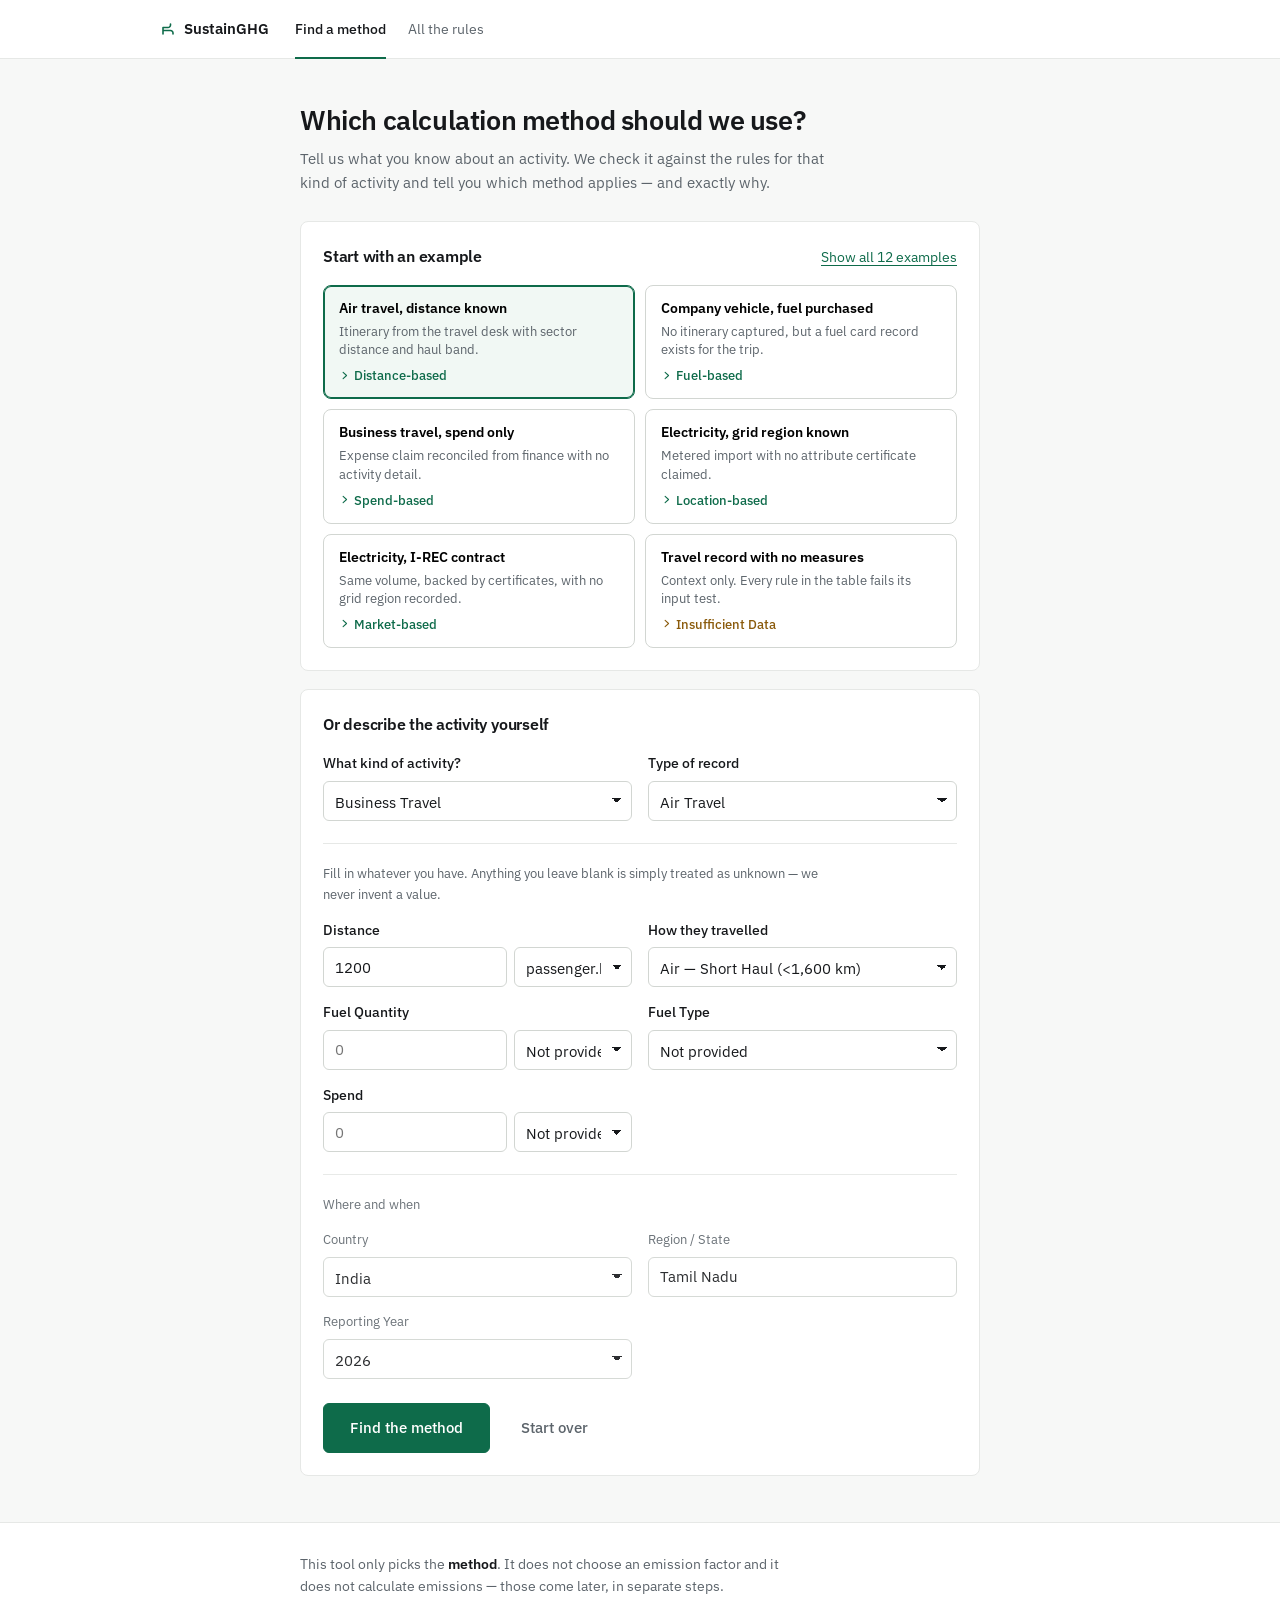
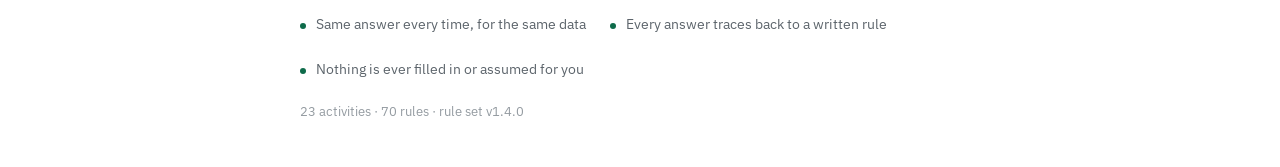
==== methodology-prediction-engine.html @ 25ce3093 "Add GHG methodology prediction engine prototype Predicts which GHG calculation method applies to an " ====
<!doctype html>
<html lang="en">
<head>
<meta charset="utf-8">
<meta name="viewport" content="width=device-width, initial-scale=1">
<title>Methodology Prediction Engine</title>
<meta name="description" content="SustainGHG: tells you which GHG calculation method applies to an activity record, and why.">
<link rel="preconnect" href="https://fonts.googleapis.com">
<link rel="preconnect" href="https://fonts.gstatic.com" crossorigin>
<link rel="stylesheet" href="https://fonts.googleapis.com/css2?family=IBM+Plex+Sans:wght@400;500;600&display=swap">
<style>
/* ==========================================================================
   SustainGHG - Methodology Prediction Engine
   Plain white, one green accent, generous spacing, big touch targets.
   Light only, deliberately - every colour is painted, nothing inherited.
   ========================================================================== */

:root {
  --paper:   #FFFFFF;
  --wash:    #F7F8F7;
  --ink:     #16181B;
  --ink-2:   #5C646B;
  --ink-3:   #949BA1;
  --line:    #E6E8E6;
  --line-2:  #D2D6D2;

  --green:      #0E6B4A;
  --green-dark: #0A5439;
  --green-wash: #F1F8F4;
  --green-line: #BEDCCC;

  --amber:      #8A5A0B;
  --amber-wash: #FDF8EF;
  --amber-line: #EBD9B8;

  --red:      #B3261E;
  --red-wash: #FDF4F3;
  --red-line: #EDC7C3;

  --sans: "IBM Plex Sans", -apple-system, BlinkMacSystemFont, "Segoe UI", Roboto, Helvetica, Arial, sans-serif;
  --r: 8px;
}

*, *::before, *::after { box-sizing: border-box; }
[hidden] { display: none !important; }

body {
  margin: 0;
  background: var(--wash);
  color: var(--ink);
  font-family: var(--sans);
  font-size: 15px;
  line-height: 1.6;
  -webkit-font-smoothing: antialiased;
}
h1, h2, h3 { margin: 0; font-weight: 600; letter-spacing: -.015em; text-wrap: balance; }
p, ul, ol { margin: 0; }
:focus-visible { outline: 2px solid var(--green); outline-offset: 2px; border-radius: 4px; }

.page { max-width: 720px; margin: 0 auto; padding: 0 20px; }
.page.wide { max-width: 1000px; }

/* -------------------------------------------------------------- topbar --- */

.topbar { background: var(--paper); border-bottom: 1px solid var(--line); }
.topbar-inner {
  max-width: 1000px; margin: 0 auto; padding: 0 20px;
  height: 58px; display: flex; align-items: center; gap: 26px;
}
.brand { display: flex; align-items: center; gap: 8px; font-weight: 600; }
.brand-mark { color: var(--green); display: flex; }
.brand-name { font-size: 15px; }

.tabs { display: flex; gap: 22px; }
.tab {
  appearance: none; background: none; border: 0; cursor: pointer; font: inherit;
  font-size: 14px; color: var(--ink-2); padding: 19px 0 17px;
  border-bottom: 2px solid transparent;
}
.tab:hover { color: var(--ink); }
.tab[aria-selected="true"] { color: var(--ink); font-weight: 500; border-bottom-color: var(--green); }

/* --------------------------------------------------------------- intro --- */

.intro { padding: 44px 0 26px; }
.intro h1 { font-size: 27px; line-height: 1.25; }
.intro p { color: var(--ink-2); margin-top: 10px; max-width: 60ch; }
.intro .stats { margin-top: 14px; font-size: 14px; color: var(--ink-2); }
.intro .stats b { color: var(--ink); }

/* ---------------------------------------------------------------- card --- */

.card {
  background: var(--paper); border: 1px solid var(--line);
  border-radius: var(--r); padding: 22px; margin-bottom: 18px;
}
.card-head { display: flex; align-items: baseline; gap: 14px; margin-bottom: 16px; }
.card-head h2 { font-size: 16px; }
.link {
  appearance: none; background: none; border: 0; cursor: pointer; font: inherit;
  font-size: 13.5px; color: var(--green); margin-left: auto; padding: 0;
  text-decoration: underline; text-underline-offset: 3px;
}
.link:hover { color: var(--green-dark); }

/* ------------------------------------------------------------ examples --- */

.examples { display: grid; grid-template-columns: repeat(auto-fill, minmax(210px, 1fr)); gap: 10px; }
.example {
  appearance: none; font: inherit; text-align: left; cursor: pointer;
  background: var(--paper); border: 1px solid var(--line-2); border-radius: var(--r);
  padding: 13px 15px; display: flex; flex-direction: column; gap: 4px;
  transition: border-color .14s, background .14s;
}
.example:hover { border-color: var(--green); background: var(--green-wash); }
.example[aria-pressed="true"] { border-color: var(--green); background: var(--green-wash); box-shadow: inset 0 0 0 1px var(--green); }
.example-name { font-size: 14px; font-weight: 600; line-height: 1.35; }
.example-desc { font-size: 12.5px; color: var(--ink-2); line-height: 1.45; }
.example-out {
  font-size: 12.5px; color: var(--green); display: inline-flex; align-items: center;
  gap: 4px; margin-top: 3px; font-weight: 500;
}
.example-out.warn { color: var(--amber); }

/* ---------------------------------------------------------------- form --- */

.form-grid { display: grid; grid-template-columns: repeat(auto-fill, minmax(215px, 1fr)); gap: 15px 16px; }
.field { display: flex; flex-direction: column; gap: 6px; min-width: 0; }
.field-label { font-size: 13.5px; font-weight: 500; color: var(--ink); }
.field-sm .field-label { font-size: 13px; font-weight: 400; color: var(--ink-2); }

.field-block { margin-top: 22px; padding-top: 20px; border-top: 1px solid var(--line); }
.field-block.quiet { opacity: .9; }
.block-hint { font-size: 13px; color: var(--ink-2); margin-bottom: 14px; max-width: 62ch; }

input[type="text"], input[type="number"], input[type="search"], select {
  font: inherit; font-size: 14.5px; color: var(--ink);
  background: var(--paper); border: 1px solid var(--line-2);
  border-radius: 6px; padding: 9px 11px; width: 100%; height: 40px;
  transition: border-color .14s, box-shadow .14s;
}
input:hover, select:hover { border-color: var(--ink-3); }
input:focus, select:focus { outline: none; border-color: var(--green); box-shadow: 0 0 0 3px var(--green-wash); }
select {
  appearance: none; padding-right: 30px; cursor: pointer;
  background-image: linear-gradient(45deg, transparent 50%, currentColor 50%), linear-gradient(135deg, currentColor 50%, transparent 50%);
  background-position: right 14px center, right 9px center;
  background-size: 5px 5px, 5px 5px; background-repeat: no-repeat;
}
.pair { display: grid; grid-template-columns: 1fr 118px; gap: 7px; }

.actions { display: flex; align-items: center; gap: 12px; margin-top: 24px; flex-wrap: wrap; }

.btn {
  appearance: none; font: inherit; cursor: pointer;
  display: inline-flex; align-items: center; justify-content: center; gap: 7px;
  padding: 11px 18px; border-radius: 6px; font-size: 14.5px; font-weight: 500;
  border: 1px solid var(--line-2); background: var(--paper); color: var(--ink);
  transition: border-color .14s, background .14s;
}
.btn:hover { border-color: var(--ink-3); }
.btn-primary { background: var(--green); border-color: var(--green); color: #fff; padding: 12px 26px; font-size: 15px; }
.btn-primary:hover { background: var(--green-dark); border-color: var(--green-dark); }
.btn-quiet { border-color: transparent; color: var(--ink-2); background: none; }
.btn-quiet:hover { color: var(--ink); border-color: var(--line-2); }
.btn-sm { padding: 7px 12px; font-size: 13px; }

.stale {
  display: flex; gap: 9px; align-items: flex-start; margin-top: 20px;
  background: var(--amber-wash); border: 1px solid var(--amber-line);
  border-radius: 6px; padding: 11px 13px; font-size: 13.5px; color: var(--ink-2);
}
.stale > span:first-child { color: var(--amber); display: flex; padding-top: 2px; }

/* ------------------------------------------------------------ progress --- */

.progress {
  background: var(--paper); border: 1px solid var(--line); border-radius: var(--r);
  padding: 18px 22px; margin-bottom: 18px;
}
.prog-row { display: flex; align-items: center; gap: 11px; padding: 6px 0; font-size: 14.5px; color: var(--ink-2); }
.prog-ico { display: flex; width: 16px; justify-content: center; color: var(--ink-3); }
.prog-row.good { color: var(--ink); }
.prog-row.good .prog-ico { color: var(--green); }
.prog-row.bad { color: var(--red); }
.prog-row.bad .prog-ico { color: var(--red); }
.spinner {
  width: 12px; height: 12px; border-radius: 50%;
  border: 2px solid var(--line-2); border-top-color: var(--ink-3); animation: spin .7s linear infinite;
}
@keyframes spin { to { transform: rotate(360deg); } }

/* -------------------------------------------------------------- answer --- */

.answer {
  background: var(--paper); border: 1px solid var(--green-line);
  border-radius: var(--r); padding: 30px 26px 26px; text-align: center;
  animation: pop .3s ease;
}
@keyframes pop { from { opacity: 0; transform: translateY(6px); } }
.answer.warn { border-color: var(--amber-line); }
.answer.bad  { border-color: var(--red-line); }

.answer-mark {
  width: 46px; height: 46px; border-radius: 50%; margin: 0 auto 16px;
  display: grid; place-items: center;
  background: var(--green-wash); color: var(--green); border: 1px solid var(--green-line);
}
.answer.warn .answer-mark { background: var(--amber-wash); color: var(--amber); border-color: var(--amber-line); }
.answer.bad  .answer-mark { background: var(--red-wash); color: var(--red); border-color: var(--red-line); }

.answer-lead { font-size: 14px; color: var(--ink-2); }
.answer-name { font-size: 30px; line-height: 1.15; margin-top: 4px; color: var(--green); }
.answer-name.small { font-size: 22px; color: var(--ink); }
.answer.bad .answer-name { color: var(--red); }
.answer-why {
  font-size: 15px; color: var(--ink-2); line-height: 1.65;
  max-width: 54ch; margin: 14px auto 0;
}
.answer-why b { color: var(--ink); font-weight: 600; }

.answer-facts {
  display: flex; justify-content: center; flex-wrap: wrap; gap: 0;
  margin-top: 24px; border: 1px solid var(--line); border-radius: 6px; overflow: hidden;
}
.fact { flex: 1 1 150px; padding: 12px 14px; border-right: 1px solid var(--line); }
.fact:last-child { border-right: 0; }
.fact-k { display: block; font-size: 12px; color: var(--ink-3); }
.fact-v { display: block; font-size: 14.5px; font-weight: 600; margin-top: 2px; }

.answer-tier {
  margin-top: 14px; font-size: 13.5px; color: var(--ink-2);
  display: inline-flex; align-items: center; gap: 6px;
}
.answer-tier svg { color: var(--ink-3); flex: none; }
.answer-actions { display: flex; justify-content: center; gap: 10px; margin-top: 26px; flex-wrap: wrap; }

.fixlist, .optionlist { list-style: none; padding: 0; margin: 20px auto 0; max-width: 46ch; text-align: left; }
.fixlist li {
  font-size: 14px; color: var(--ink-2); background: var(--red-wash);
  border: 1px solid var(--red-line); border-radius: 6px; padding: 10px 13px; margin-bottom: 8px;
}
.optionlist li { margin-bottom: 8px; }
.optbtn {
  appearance: none; font: inherit; cursor: pointer; width: 100%; text-align: left;
  display: flex; align-items: center; gap: 10px;
  background: var(--paper); border: 1px solid var(--line-2); border-radius: 6px; padding: 12px 14px;
  transition: border-color .14s, background .14s;
}
.optbtn:hover { border-color: var(--green); background: var(--green-wash); }
.opt-need { font-size: 14px; font-weight: 600; }
.opt-arrow { color: var(--ink-3); display: flex; }
.opt-meth { font-size: 13.5px; color: var(--ink-2); margin-left: auto; }

/* ------------------------------------------------------------- details --- */

.details { background: var(--paper); border: 1px solid var(--line); border-radius: var(--r); margin-top: 14px; }
.details > summary {
  list-style: none; cursor: pointer; padding: 15px 22px;
  display: flex; align-items: center; gap: 10px; font-size: 14.5px; font-weight: 500;
}
.details > summary::-webkit-details-marker { display: none; }
.details > summary:hover { color: var(--green); }
.sum-caret { margin-left: auto; color: var(--ink-3); display: flex; transition: transform .18s; }
.details[open] .sum-caret { transform: rotate(180deg); }
.details-body { padding: 4px 22px 24px; border-top: 1px solid var(--line); }

.det-block { padding-top: 22px; }
.det-block h3 { font-size: 14.5px; margin-bottom: 8px; }
.det-note { font-size: 13.5px; color: var(--ink-2); margin-bottom: 12px; max-width: 62ch; }
.det-note svg { color: var(--ink-3); vertical-align: -2px; }

.checklist { list-style: none; padding: 0; }
.checklist li {
  display: flex; align-items: center; gap: 9px; padding: 7px 0;
  border-bottom: 1px solid var(--line); font-size: 14px;
}
.checklist li:last-child { border-bottom: 0; }
.checklist li svg { color: var(--green); flex: none; }
.checklist li.warn svg { color: var(--amber); }
.checklist li.fail svg { color: var(--red); }
.checklist li em { margin-left: auto; font-style: normal; font-size: 12.5px; color: var(--ink-3); }

.rulelist { list-style: none; padding: 0; }
.rulelist li {
  display: flex; align-items: flex-start; gap: 10px; padding: 11px 12px;
  border: 1px solid var(--line); border-radius: 6px; margin-bottom: 7px; font-size: 14px;
}
.rulelist li.hit { border-color: var(--green-line); background: var(--green-wash); }
.rulelist .rl-ico { display: flex; padding-top: 3px; color: var(--ink-3); }
.rulelist li.hit .rl-ico { color: var(--green); }
.rulelist li.miss .rl-ico { color: var(--red); }
.rulelist li.lower .rl-ico { color: var(--amber); }
.rl-main { display: flex; flex-direction: column; min-width: 0; }
.rl-why { font-size: 13px; color: var(--ink-2); }
.rl-verdict { margin-left: auto; font-size: 12.5px; color: var(--ink-2); white-space: nowrap; padding-top: 2px; }
.rulelist li.hit .rl-verdict { color: var(--green); font-weight: 600; }

.trace { margin: 0; padding-left: 20px; }
.trace li { font-size: 13.5px; padding: 4px 0; color: var(--ink-2); }
.trace li .tr-t { color: var(--ink); }
.trace li .tr-v { display: block; color: var(--ink-2); }
.trace li.ok::marker { color: var(--green); }
.trace li.no::marker { color: var(--red); }

.det-foot {
  display: flex; align-items: center; gap: 14px; flex-wrap: wrap;
  margin-top: 24px; padding-top: 16px; border-top: 1px solid var(--line);
}
.det-meta { font-size: 12.5px; color: var(--ink-3); }
.det-foot .btn { margin-left: auto; }

/* --------------------------------------------------------------- table --- */

.table-wrap { overflow-x: auto; border: 1px solid var(--line); border-radius: 6px; }
table.dt { width: 100%; border-collapse: collapse; font-size: 13.5px; min-width: 540px; }
table.dt th {
  text-align: left; font-size: 12px; font-weight: 500; color: var(--ink-3);
  padding: 10px 14px; border-bottom: 1px solid var(--line); background: var(--wash); white-space: nowrap;
}
table.dt td { padding: 11px 14px; border-bottom: 1px solid var(--line); vertical-align: top; }
table.dt tr:last-child td { border-bottom: 0; }
table.dt tr.is-hit { background: var(--green-wash); }
table.dt tr.is-dim td { color: var(--ink-3); }
.c-pri { width: 56px; color: var(--ink-3); }
.c-meth { width: 180px; }
.c-res { width: 128px; }
.needs { display: flex; flex-wrap: wrap; gap: 5px; align-items: center; }
.need { font-size: 13px; color: var(--ink-2); }
.need.ok { color: var(--green); font-weight: 600; }
.need.miss { color: var(--red); }
.need-plus { color: var(--ink-3); font-size: 12px; }
.rule-note { font-size: 12.5px; color: var(--ink-3); margin-top: 5px; max-width: 54ch; }
.res { font-size: 12.5px; color: var(--ink-3); }
.res.ok { color: var(--green); font-weight: 600; }
.res.low { color: var(--amber); }
.res.no { color: var(--red); }

/* ------------------------------------------------------------- library --- */

.lib-bar { display: flex; gap: 12px; align-items: center; margin-bottom: 22px; flex-wrap: wrap; }
.lib-bar input { max-width: 340px; }
.filters { display: flex; gap: 6px; flex-wrap: wrap; }
.filter {
  appearance: none; font: inherit; font-size: 13.5px; cursor: pointer;
  padding: 8px 14px; border-radius: 999px; border: 1px solid var(--line-2);
  background: var(--paper); color: var(--ink-2);
}
.filter:hover { border-color: var(--ink-3); color: var(--ink); }
.filter[aria-pressed="true"] { background: var(--green); border-color: var(--green); color: #fff; }

.cat { background: var(--paper); border: 1px solid var(--line); border-radius: var(--r); padding: 20px; margin-bottom: 16px; }
.cat-head { display: flex; align-items: baseline; gap: 14px; margin-bottom: 14px; flex-wrap: wrap; }
.cat-head h2 { font-size: 16px; }
.cat-meta { font-size: 13px; color: var(--ink-3); margin-left: auto; }
.empty { color: var(--ink-2); padding: 30px 0; }

/* -------------------------------------------------------------- footer --- */

.pagefoot { border-top: 1px solid var(--line); margin-top: 46px; padding: 30px 0 46px; background: var(--paper); }
.foot-lead { font-size: 14px; color: var(--ink-2); max-width: 62ch; }
.foot-lead b { color: var(--ink); font-weight: 600; }
.foot-points { list-style: none; padding: 0; display: flex; gap: 24px; flex-wrap: wrap; margin-top: 16px; }
.foot-points li { font-size: 13.5px; color: var(--ink-2); position: relative; padding-left: 16px; }
.foot-points li::before {
  content: ""; position: absolute; left: 0; top: 9px;
  width: 6px; height: 6px; border-radius: 50%; background: var(--green);
}
.foot-meta { font-size: 12.5px; color: var(--ink-3); margin-top: 20px; }

/* ---------------------------------------------------------- responsive --- */

@media (max-width: 640px) {
  .intro { padding: 30px 0 20px; }
  .intro h1 { font-size: 23px; }
  .card { padding: 18px; }
  .answer { padding: 26px 18px 22px; }
  .answer-name { font-size: 25px; }
  .details-body, .details > summary { padding-left: 16px; padding-right: 16px; }
  .examples { grid-template-columns: 1fr; }
  .rl-verdict { display: none; }
  .topbar-inner { gap: 16px; }
}

@media (prefers-reduced-motion: reduce) {
  *, *::before, *::after {
    animation-duration: .001ms !important; animation-iteration-count: 1 !important;
    transition-duration: .001ms !important; scroll-behavior: auto !important;
  }
}

</style>
</head>
<body>

<header class="topbar">
  <div class="topbar-inner">
    <span class="brand">
      <span class="brand-mark" data-ico="leaf" data-size="16"></span>
      <span class="brand-name">SustainGHG</span>
    </span>
    <nav class="tabs" role="tablist" aria-label="Views">
      <button class="tab" type="button" role="tab" data-tab="find" aria-selected="true">Find a method</button>
      <button class="tab" type="button" role="tab" data-tab="library" aria-selected="false">All the rules</button>
    </nav>
  </div>
</header>

<main>

<div id="findView">
  <div class="page">

    <section class="intro">
      <h1>Which calculation method should we use?</h1>
      <p>Tell us what you know about an activity. We check it against the rules for that
         kind of activity and tell you which method applies — and exactly why.</p>
    </section>

    <section class="card" id="examplesCard">
      <div class="card-head">
        <h2>Start with an example</h2>
        <button class="link" type="button" id="moreExamples">Show all examples</button>
      </div>
      <div class="examples" id="scenarioGrid"></div>
    </section>

    <section class="card" id="inputCard">
      <div class="card-head"><h2>Or describe the activity yourself</h2></div>
      <div id="formBody"></div>

      <div class="stale" id="staleNote" hidden>
        <span data-ico="info" data-size="15"></span>
        <span>You changed something, so the previous answer no longer applies. Run it again.</span>
      </div>

      <div class="actions">
        <button class="btn btn-primary" type="button" id="predictBtn">Find the method</button>
        <button class="btn btn-quiet" type="button" id="resetBtn">Start over</button>
      </div>
    </section>

    <div id="output"></div>

  </div>
</div>

<div id="libraryView" hidden></div>

</main>

<footer class="pagefoot">
  <div class="page">
    <p class="foot-lead">This tool only picks the <b>method</b>. It does not choose an emission
       factor and it does not calculate emissions — those come later, in separate steps.</p>
    <ul class="foot-points">
      <li>Same answer every time, for the same data</li>
      <li>Every answer traces back to a written rule</li>
      <li>Nothing is ever filled in or assumed for you</li>
    </ul>
    <p class="foot-meta" id="footMeta"></p>
  </div>
</footer>

<script>
/* ==========================================================================
   SustainGHG - Governed Decision Table Library
   --------------------------------------------------------------------------
   This file is DATA, not logic. It is the artefact a methodology governance
   board reviews, versions and approves. The engine in app.js reads it and
   does nothing that is not written here - no defaults, no inference.

   Structure
     FIELDS         field dictionary: every input the engine can read
     METHODOLOGIES  the closed set of outcomes the engine may predict
     CATEGORIES     one governed decision table per activity category
     SCENARIOS      pre-loaded activity records for demonstration
   ========================================================================== */

const REGISTRY = {
  version: 'v1.4.0',
  approved: '2026-04-18',
  owner: 'GHG Methodology Governance Board',
  standard: 'GHG Protocol Corporate Standard + Scope 3 Standard (2011)'
};

/* ------------------------------------------------------------- 1. FIELDS -- */
/* short  : label used inside decision-table rules
   kind   : number | text | select
   unitOf : id of the companion unit field rendered beside it
   dim    : unit dimension, checked during validation
   dict   : plain-English definition shown in the Field Dictionary          */

const FIELDS = {
  /* --- context ---------------------------------------------------------- */
  activityCategory: {
    label: 'Activity Category', short: 'Category', kind: 'select', context: true,
    dict: 'Selects which governed decision table the engine loads. Drives everything downstream.'
  },
  activityType: {
    label: 'Activity Type / Template', short: 'Template', kind: 'select', context: true,
    dict: 'Data-entry template within a category. Narrows the expected inputs; does not change rule priority.'
  },
  reportingYear: {
    label: 'Reporting Year', short: 'Year', kind: 'select', context: true,
    options: ['2021', '2022', '2023', '2024', '2025', '2026', '2027'],
    dict: 'Inventory year the record belongs to. Must fall inside the open reporting window.'
  },
  country: {
    label: 'Country', short: 'Country', kind: 'select', context: true,
    options: ['India', 'United States', 'United Kingdom', 'Germany', 'Singapore',
              'United Arab Emirates', 'Australia', 'Japan', 'Brazil', 'Other / Global'],
    dict: 'Geography of the activity. Used by rules that require a country-resolved dataset.'
  },
  region: {
    label: 'Region / State', short: 'Region', kind: 'text', context: true,
    placeholder: 'e.g. Tamil Nadu',
    dict: 'Sub-national location. Informational unless a rule names it explicitly.'
  },

  /* --- distance --------------------------------------------------------- */
  distance: {
    label: 'Distance', short: 'Distance', kind: 'number', unitOf: 'distanceUnit', placeholder: '0',
    dict: 'Measured or booked travel distance for the activity.'
  },
  distanceUnit: {
    label: 'Distance Unit', short: 'Distance Unit', kind: 'select', dim: 'distance',
    options: ['km', 'passenger.km', 'tonne.km', 'vehicle.km', 'miles'],
    dict: 'Unit of the distance value. Must be a distance dimension.'
  },
  mode: {
    label: 'Mode', short: 'Mode', kind: 'select',
    options: ['Air — Short Haul (<1,600 km)', 'Air — Medium Haul', 'Air — Long Haul (>3,700 km)',
              'Rail — Intercity', 'Rail — Metro / Suburban', 'Road — Car (Petrol)', 'Road — Car (Diesel)',
              'Road — Car (Battery Electric)', 'Road — Taxi', 'Road — Bus / Coach',
              'Road — Two-wheeler', 'Sea — Ferry'],
    dict: 'Transport mode. Determines which distance-based dataset family applies.'
  },

  /* --- fuel ------------------------------------------------------------- */
  fuelQuantity: {
    label: 'Fuel Quantity', short: 'Fuel Quantity', kind: 'number', unitOf: 'fuelUnit', placeholder: '0',
    dict: 'Volume or mass of fuel purchased or combusted in the period.'
  },
  fuelUnit: {
    label: 'Fuel Unit', short: 'Fuel Unit', kind: 'select', dim: 'fuel',
    options: ['litre', 'kg', 'm³', 'GJ', 'gallon (US)'],
    dict: 'Unit of the fuel quantity. Must be a volume, mass or energy dimension.'
  },
  fuelType: {
    label: 'Fuel Type', short: 'Fuel Type', kind: 'select',
    options: ['Diesel', 'Petrol / Gasoline', 'CNG', 'LPG', 'Jet Kerosene (Jet A-1)', 'Aviation Gasoline',
              'Natural Gas', 'Coal — Bituminous', 'Furnace Oil / HFO', 'Biodiesel (B20)', 'Ethanol (E10)'],
    dict: 'Fuel product combusted. Without it a fuel quantity cannot be resolved to a methodology.'
  },

  /* --- energy ----------------------------------------------------------- */
  energyConsumption: {
    label: 'Energy Consumption', short: 'Energy', kind: 'number', unitOf: 'energyUnit', placeholder: '0',
    dict: 'Metered energy delivered to the reporting boundary.'
  },
  energyUnit: {
    label: 'Energy Unit', short: 'Energy Unit', kind: 'select', dim: 'energy',
    options: ['kWh', 'MWh', 'GJ', 'MMBtu'],
    dict: 'Unit of the energy value. Must be an energy dimension.'
  },
  gridRegion: {
    label: 'Grid Region', short: 'Grid Region', kind: 'select',
    options: ['Southern Region (SR)', 'Northern Region (NR)', 'Western Region (WR)',
              'Eastern Region (ER)', 'North-Eastern Region (NER)', 'All India (National Grid)',
              'UK — National Grid', 'US — WECC', 'US — RFC', 'EU — ENTSO-E', 'Other'],
    dict: 'Grid balancing area the electricity was drawn from. Required by every location-based rule.'
  },
  contractualInstrument: {
    label: 'Contractual Instrument', short: 'Contractual Instrument', kind: 'select',
    options: ['I-REC (India)', 'REC (United States)', 'Guarantee of Origin (EU)', 'PPA — Physical',
              'PPA — Virtual', 'Supplier green tariff', 'Residual mix (no instrument claimed)'],
    dict: 'Energy attribute certificate or contract backing the electricity claim. Required by every market-based rule.'
  },

  /* --- financial -------------------------------------------------------- */
  spend: {
    label: 'Spend', short: 'Spend', kind: 'number', unitOf: 'currency', placeholder: '0',
    dict: 'Procurement value of the activity, net of taxes. Lowest-priority input in every table that accepts it.'
  },
  currency: {
    label: 'Currency', short: 'Currency', kind: 'select', dim: 'currency',
    options: ['INR', 'USD', 'EUR', 'GBP', 'SGD', 'AED', 'AUD', 'JPY', 'BRL'],
    dict: 'ISO currency of the spend value. A spend without a currency cannot be matched.'
  },
  sectorCode: {
    label: 'EEIO Sector', short: 'Sector', kind: 'select',
    options: ['Air transport', 'Land transport & pipelines', 'Accommodation & food service',
              'Machinery & equipment mfg', 'Basic metals', 'Chemicals & chemical products',
              'Construction', 'Professional services', 'Food & beverage mfg',
              'IT & telecom services', 'Financial services'],
    dict: 'Environmentally-extended input-output sector used to interpret a spend value.'
  },

  /* --- freight ---------------------------------------------------------- */
  freightMass: {
    label: 'Shipment Weight', short: 'Weight', kind: 'number', unitOf: 'massUnit', placeholder: '0',
    dict: 'Gross mass of goods moved. Combined with distance it yields tonne-kilometres.'
  },
  massUnit: {
    label: 'Weight Unit', short: 'Weight Unit', kind: 'select', dim: 'mass',
    options: ['kg', 'tonne', 'lb'],
    dict: 'Unit of a mass value. Must be a mass dimension.'
  },

  /* --- commuting & accommodation ---------------------------------------- */
  employeeCount: {
    label: 'Employee Count', short: 'Employees', kind: 'number', placeholder: '0',
    dict: 'Headcount in scope for the activity. Supports average-data rules only.'
  },
  workingDays: {
    label: 'Working Days', short: 'Working Days', kind: 'number', placeholder: '0',
    dict: 'Commuting days in the period. Optional refinement on distance-based commuting.'
  },
  nights: {
    label: 'Room Nights', short: 'Nights', kind: 'number', placeholder: '0',
    dict: 'Occupied room nights. Primary input for accommodation average-data rules.'
  },

  /* --- waste & water ---------------------------------------------------- */
  wasteQuantity: {
    label: 'Waste Quantity', short: 'Waste Quantity', kind: 'number', unitOf: 'wasteUnit', placeholder: '0',
    dict: 'Mass or volume of waste transferred off site.'
  },
  wasteUnit: {
    label: 'Waste Unit', short: 'Waste Unit', kind: 'select', dim: 'mass',
    options: ['kg', 'tonne', 'm³'],
    dict: 'Unit of the waste quantity.'
  },
  wasteType: {
    label: 'Waste Type', short: 'Waste Type', kind: 'select',
    options: ['Mixed municipal waste', 'Paper & cardboard', 'Plastics (mixed)', 'Food & organic',
              'Metals', 'Glass', 'WEEE / e-waste', 'Hazardous chemical',
              'Construction & demolition', 'Wastewater sludge'],
    dict: 'Waste stream composition. Required for the waste-type-specific methodology.'
  },
  treatmentMethod: {
    label: 'Treatment Method', short: 'Treatment', kind: 'select',
    options: ['Landfill', 'Recycling (closed-loop)', 'Recycling (open-loop)', 'Composting',
              'Anaerobic digestion', 'Incineration — with energy recovery',
              'Incineration — no energy recovery', 'Wastewater treatment'],
    dict: 'Disposal or recovery route applied to the waste stream.'
  },
  waterVolume: {
    label: 'Water Volume', short: 'Water Volume', kind: 'number', unitOf: 'waterUnit', placeholder: '0',
    dict: 'Volume of water supplied to or discharged from the boundary.'
  },
  waterUnit: {
    label: 'Water Unit', short: 'Water Unit', kind: 'select', dim: 'volume',
    options: ['m³', 'kL', 'litre'],
    dict: 'Unit of the water volume.'
  },
  waterService: {
    label: 'Water Service', short: 'Water Service', kind: 'select',
    options: ['Supply only', 'Treatment only', 'Supply + Treatment'],
    dict: 'Which municipal service the volume relates to. Supply and treatment carry different datasets.'
  },

  /* --- refrigerants & process ------------------------------------------- */
  refrigerantType: {
    label: 'Refrigerant Type', short: 'Refrigerant', kind: 'select',
    options: ['R-410A', 'R-134a', 'R-32', 'R-404A', 'R-407C', 'R-22 (HCFC)',
              'R-744 (CO₂)', 'R-717 (Ammonia)'],
    dict: 'Refrigerant gas in the equipment. Required by every fugitive-emission rule.'
  },
  refrigerantRecharge: {
    label: 'Quantity Recharged (kg)', short: 'Recharge Qty', kind: 'number', placeholder: '0',
    dict: 'Refrigerant added during servicing in the period. The observed term in a material balance.'
  },
  equipmentCharge: {
    label: 'Equipment Charge Capacity (kg)', short: 'Charge Capacity', kind: 'number', placeholder: '0',
    dict: 'Nameplate refrigerant charge of the installed equipment.'
  },
  leakRate: {
    label: 'Assumed Leak Rate (%)', short: 'Leak Rate', kind: 'number', placeholder: '0',
    dict: 'Governed annual leakage assumption for the equipment class, 0-100%.'
  },
  equipmentUnits: {
    label: 'Units of Equipment', short: 'Equipment Units', kind: 'number', placeholder: '0',
    dict: 'Count of installed units. Supports the simplified screening rule only.'
  },
  equipmentType: {
    label: 'Equipment Type', short: 'Equipment Type', kind: 'select',
    options: ['Split AC', 'Chiller — centrifugal', 'VRF system', 'Cold storage',
              'Vehicle air-conditioning', 'Process refrigeration'],
    dict: 'Equipment class, used to select a governed default leak rate.'
  },
  processOutput: {
    label: 'Process Output (tonne)', short: 'Process Output', kind: 'number', placeholder: '0',
    dict: 'Mass of product leaving the industrial process in the period.'
  },
  processInput: {
    label: 'Raw Material Input (tonne)', short: 'Material Input', kind: 'number', placeholder: '0',
    dict: 'Mass of carbonate or feedstock entering the process.'
  },
  processType: {
    label: 'Process Type', short: 'Process Type', kind: 'select',
    options: ['Cement — clinker production', 'Lime production', 'Ammonia production',
              'Iron & steel — BF/BOF', 'Aluminium smelting (PFC)', 'Glass production',
              'Nitric acid production'],
    dict: 'Industrial process generating non-combustion emissions.'
  },

  /* --- value chain ------------------------------------------------------ */
  supplierData: {
    label: 'Supplier Data', short: 'Supplier Data', kind: 'select',
    options: ['Verified supplier product footprint (PCF)', 'Unverified supplier product footprint',
              'Supplier Scope 1+2 with allocation'],
    dict: 'Primary data received from the supplier. Outranks every generic dataset when present.'
  },
  materialMass: {
    label: 'Quantity Purchased', short: 'Quantity', kind: 'number', unitOf: 'massUnit', placeholder: '0',
    dict: 'Physical quantity of goods purchased, in mass units.'
  },
  materialType: {
    label: 'Material / Product Type', short: 'Material', kind: 'select',
    options: ['Steel — primary', 'Steel — recycled', 'Aluminium', 'Cement', 'Plastic — PET',
              'Plastic — HDPE', 'Paper & pulp', 'Cotton textile', 'Glass', 'Copper',
              'Electronics assembly', 'Chemicals — generic'],
    dict: 'Material classification used to resolve a mass-based average dataset.'
  },
  floorArea: {
    label: 'Floor Area', short: 'Floor Area', kind: 'number', unitOf: 'floorAreaUnit', placeholder: '0',
    dict: 'Gross internal area of the asset. Supports floor-area average-data rules.'
  },
  floorAreaUnit: {
    label: 'Area Unit', short: 'Area Unit', kind: 'select', dim: 'area',
    options: ['m²', 'sq.ft'],
    dict: 'Unit of the floor area.'
  },
  assetType: {
    label: 'Asset Type', short: 'Asset Type', kind: 'select',
    options: ['Office', 'Warehouse', 'Retail', 'Data centre', 'Manufacturing plant', 'Vehicle fleet'],
    dict: 'Class of leased or operated asset.'
  },
  franchiseType: {
    label: 'Franchise Type', short: 'Franchise Type', kind: 'select',
    options: ['Retail outlet', 'Restaurant / QSR', 'Hotel', 'Service centre'],
    dict: 'Class of franchised operation.'
  },
  unitsSold: {
    label: 'Units Sold', short: 'Units Sold', kind: 'number', placeholder: '0',
    dict: 'Count of products sold in the reporting period.'
  },
  energyPerUse: {
    label: 'Energy per Use (kWh)', short: 'Energy / Use', kind: 'number', placeholder: '0',
    dict: 'Measured energy drawn by the product in one use cycle.'
  },
  usesPerLifetime: {
    label: 'Uses per Lifetime', short: 'Lifetime Uses', kind: 'number', placeholder: '0',
    dict: 'Governed assumption for total use cycles over the product lifetime.'
  },
  productType: {
    label: 'Product Type', short: 'Product Type', kind: 'select',
    options: ['Domestic appliance', 'Industrial equipment', 'Consumer electronics',
              'Vehicle', 'Packaging', 'Building material'],
    dict: 'Product class, used to resolve average use-phase or end-of-life datasets.'
  },
  processingEnergy: {
    label: 'Downstream Processing Energy (kWh)', short: 'Processing Energy', kind: 'number', placeholder: '0',
    dict: 'Energy consumed by the customer to process the intermediate product sold.'
  },
  steamSource: {
    label: 'Supplier Emission Rate', short: 'Supplier Rate', kind: 'select',
    options: ['Supplier-published emission rate', 'Metered supplier data', 'Default grid / heat factor'],
    dict: 'Basis on which the steam, heat or cooling supplier reports its emission intensity.'
  },
  investmentValue: {
    label: 'Investment Value', short: 'Investment Value', kind: 'number', unitOf: 'currency', placeholder: '0',
    dict: 'Carrying value of the equity or debt investment.'
  },
  ownershipShare: {
    label: 'Ownership Share (%)', short: 'Ownership Share', kind: 'number', placeholder: '0',
    dict: 'Reporting company share of the investee, 0-100%.'
  },
  investeeEmissions: {
    label: 'Investee Emissions (tCO₂e)', short: 'Investee Emissions', kind: 'number', placeholder: '0',
    dict: 'Reported Scope 1+2 of the investee. The only primary-data input for Category 15.'
  },
  investeeRevenue: {
    label: 'Investee Revenue', short: 'Investee Revenue', kind: 'number', unitOf: 'currency', placeholder: '0',
    dict: 'Investee turnover, used to allocate sector-average intensity.'
  }
};

/* ---------------------------------------------------- 2. METHODOLOGIES --- */
/* tier drives confidence. There is no fourth option and no "best guess".   */

const METHODOLOGIES = {
  DIST_BASED:     { name: 'Distance-based',              tier: 'Primary',   confidence: 'High',
                    blurb: 'Applies a mode-specific factor to measured distance.' },
  FUEL_BASED:     { name: 'Fuel-based',                  tier: 'Primary',   confidence: 'High',
                    blurb: 'Applies a fuel-specific factor to metered fuel quantity.' },
  ENERGY_CONTENT: { name: 'Energy-content-based',        tier: 'Primary',   confidence: 'High',
                    blurb: 'Converts fuel to energy content before applying a factor.' },
  SPEND_BASED:    { name: 'Spend-based',                 tier: 'Proxy',     confidence: 'Low',
                    blurb: 'Applies a monetary intensity to procurement value. Screening quality only.' },
  EEIO:           { name: 'Spend-based (EEIO)',          tier: 'Proxy',     confidence: 'Low',
                    blurb: 'Applies an input-output sector intensity to spend.' },
  LOC_BASED:      { name: 'Location-based',              tier: 'Primary',   confidence: 'High',
                    blurb: 'Applies the average grid intensity of the balancing area.' },
  MKT_BASED:      { name: 'Market-based',                tier: 'Primary',   confidence: 'High',
                    blurb: 'Applies the intensity of the contractual instrument claimed.' },
  WT_DIST:        { name: 'Weight-distance',             tier: 'Primary',   confidence: 'High',
                    blurb: 'Applies a tonne-kilometre factor to mass moved over distance.' },
  VEH_DIST:       { name: 'Vehicle-distance',            tier: 'Primary',   confidence: 'High',
                    blurb: 'Applies a vehicle-kilometre factor where load is unknown.' },
  SUPPLIER_SPEC:  { name: 'Supplier-specific',           tier: 'Primary',   confidence: 'High',
                    blurb: 'Uses primary data reported by the supplier for the purchased item.' },
  AVG_MASS:       { name: 'Average-data (mass)',         tier: 'Secondary', confidence: 'Medium',
                    blurb: 'Applies a material cradle-to-gate factor to physical quantity.' },
  AVG_DATA:       { name: 'Average-data',                tier: 'Secondary', confidence: 'Medium',
                    blurb: 'Applies a governed average intensity to a physical activity driver.' },
  WASTE_TYPE:     { name: 'Waste-type-specific',         tier: 'Primary',   confidence: 'High',
                    blurb: 'Applies a factor resolved from both waste stream and treatment route.' },
  WASTE_TREAT:    { name: 'Treatment-specific',          tier: 'Secondary', confidence: 'Medium',
                    blurb: 'Applies an average-composition factor for the treatment route.' },
  MAT_BALANCE:    { name: 'Material-balance',            tier: 'Primary',   confidence: 'High',
                    blurb: 'Derives fugitive loss from refrigerant actually recharged.' },
  SCREEN_LEAK:    { name: 'Screening (leak-rate)',       tier: 'Secondary', confidence: 'Medium',
                    blurb: 'Applies a governed leak rate to installed charge.' },
  SCREEN_SIMPLE:  { name: 'Simplified screening',        tier: 'Proxy',     confidence: 'Low',
                    blurb: 'Applies a default charge and leak rate per equipment unit.' },
  PROC_MASS:      { name: 'Process mass-balance',        tier: 'Primary',   confidence: 'High',
                    blurb: 'Derives process emissions from output mass and process chemistry.' },
  PROC_STOICH:    { name: 'Stoichiometric (input-based)', tier: 'Primary',  confidence: 'High',
                    blurb: 'Derives process emissions from carbonate or feedstock input.' },
  WTT_FUEL:       { name: 'Upstream fuel (well-to-tank)', tier: 'Primary',  confidence: 'High',
                    blurb: 'Applies an upstream extraction and refining factor to fuel purchased.' },
  TD_LOSS:        { name: 'T&D loss-based',              tier: 'Primary',   confidence: 'High',
                    blurb: 'Applies grid transmission and distribution loss rates to energy imported.' },
  NIGHT_BASED:    { name: 'Night-based (average data)',  tier: 'Secondary', confidence: 'Medium',
                    blurb: 'Applies a country average per occupied room night.' },
  FLOOR_AREA:     { name: 'Floor-area based',            tier: 'Secondary', confidence: 'Medium',
                    blurb: 'Applies an asset-class intensity per unit floor area.' },
  ASSET_SPEC:     { name: 'Asset-specific',              tier: 'Primary',   confidence: 'High',
                    blurb: 'Uses metered energy for the specific asset.' },
  VOL_WATER:      { name: 'Volume-based',                tier: 'Primary',   confidence: 'High',
                    blurb: 'Applies supply or treatment factors to metered water volume.' },
  USE_DIRECT:     { name: 'Direct use-phase',            tier: 'Primary',   confidence: 'High',
                    blurb: 'Models lifetime energy of sold products against a grid intensity.' },
  USE_FUEL:       { name: 'Use-phase fuel-based',        tier: 'Primary',   confidence: 'High',
                    blurb: 'Models lifetime fuel combustion of sold products.' },
  SITE_PROC:      { name: 'Site-specific processing',    tier: 'Primary',   confidence: 'High',
                    blurb: 'Uses customer-reported energy to process the intermediate product.' },
  INVEST_SPEC:    { name: 'Investment-specific',         tier: 'Primary',   confidence: 'High',
                    blurb: 'Allocates reported investee emissions by ownership share.' },
  ECON_ALLOC:     { name: 'Economic allocation',         tier: 'Secondary', confidence: 'Medium',
                    blurb: 'Allocates sector-average intensity by revenue share.' },
  INSUFFICIENT:   { name: 'Insufficient Data',           tier: '—',         confidence: 'None',
                    blurb: 'No governed rule was satisfied. The engine stops rather than assume.' }
};

/* ------------------------------------------------------- 3. CATEGORIES --- */
/* Rules are evaluated strictly in priority order. First satisfied rule wins.
   `requires` is an AND list of field ids. `optional` refines but never gates. */

const CATEGORIES = [
  /* ============================ SCOPE 1 ================================= */
  {
    id: 'stationaryCombustion', label: 'Stationary Combustion',
    scope: 'Scope 1', ghgCat: 'Direct — stationary', table: 'SC-RULES', tableVersion: 'v1.0',
    templates: ['Boiler / Furnace', 'Diesel Generator', 'Process Heater', 'Cooking / Kitchen'],
    fields: ['fuelQuantity', 'fuelType', 'energyConsumption', 'spend'],
    rules: [
      { requires: ['fuelQuantity', 'fuelType'], methodology: 'FUEL_BASED',
        note: 'Metered fuel purchase is the preferred basis for all stationary sources.' },
      { requires: ['energyConsumption', 'fuelType'], methodology: 'ENERGY_CONTENT',
        note: 'Used where the site meters delivered energy rather than fuel volume.' },
      { requires: ['spend', 'currency', 'fuelType'], methodology: 'SPEND_BASED',
        note: 'Screening only. Fuel price volatility makes this unsuitable for disclosure.' }
    ]
  },
  {
    id: 'mobileCombustion', label: 'Mobile Combustion — Owned Fleet',
    scope: 'Scope 1', ghgCat: 'Direct — mobile', table: 'MC-RULES', tableVersion: 'v1.1',
    templates: ['Company Car', 'Light Commercial Vehicle', 'Heavy Goods Vehicle', 'Owned Aircraft', 'Marine Vessel'],
    fields: ['fuelQuantity', 'fuelType', 'distance', 'mode', 'spend'],
    fieldOptions: {
      mode: ['Road — Car (Petrol)', 'Road — Car (Diesel)', 'Road — Car (Battery Electric)',
             'Road — LGV (<3.5t)', 'Road — HGV (>7.5t)', 'Road — Two-wheeler',
             'Air — Owned Aircraft', 'Sea — Owned Vessel']
    },
    rules: [
      { requires: ['fuelQuantity', 'fuelType'], methodology: 'FUEL_BASED',
        note: 'Fuel card and bunker records outrank odometer data for owned assets.' },
      { requires: ['distance', 'mode', 'fuelType'], methodology: 'DIST_BASED',
        note: 'Odometer distance with a known powertrain.' },
      { requires: ['distance', 'mode'], methodology: 'VEH_DIST',
        note: 'Average-vehicle factor where the fuel type is unrecorded.' },
      { requires: ['spend', 'currency'], methodology: 'SPEND_BASED',
        note: 'Fuel spend fallback. Flag for data-quality improvement.' }
    ]
  },
  {
    id: 'fugitiveRefrigerants', label: 'Fugitive Emissions — Refrigerants',
    scope: 'Scope 1', ghgCat: 'Direct — fugitive', table: 'FG-RULES', tableVersion: 'v1.0',
    templates: ['Building HVAC', 'Cold Chain', 'Vehicle Air-conditioning', 'Process Refrigeration'],
    fields: ['refrigerantType', 'refrigerantRecharge', 'equipmentCharge', 'leakRate', 'equipmentUnits', 'equipmentType'],
    rules: [
      { requires: ['refrigerantType', 'refrigerantRecharge'], methodology: 'MAT_BALANCE',
        note: 'Service records showing gas actually added are the highest-quality basis.' },
      { requires: ['refrigerantType', 'equipmentCharge', 'leakRate'], methodology: 'SCREEN_LEAK',
        note: 'Installed charge with a governed leak-rate assumption.' },
      { requires: ['refrigerantType', 'equipmentUnits', 'equipmentType'], methodology: 'SCREEN_SIMPLE',
        note: 'Unit count only. Both charge and leak rate come from governed defaults.' }
    ]
  },
  {
    id: 'processEmissions', label: 'Industrial Process Emissions',
    scope: 'Scope 1', ghgCat: 'Direct — process', table: 'PR-RULES', tableVersion: 'v1.0',
    templates: ['Cement Kiln', 'Lime Kiln', 'Ammonia Plant', 'Steel — BF/BOF', 'Aluminium Smelter'],
    fields: ['processType', 'processOutput', 'processInput', 'spend'],
    rules: [
      { requires: ['processType', 'processInput'], methodology: 'PROC_STOICH',
        note: 'Carbonate input is measured directly and converts stoichiometrically.' },
      { requires: ['processType', 'processOutput'], methodology: 'PROC_MASS',
        note: 'Output mass with a governed clinker or product factor.' }
    ]
  },

  /* ============================ SCOPE 2 ================================= */
  {
    id: 'purchasedElectricity', label: 'Purchased Electricity',
    scope: 'Scope 2', ghgCat: 'Indirect — energy', table: 'PE-RULES', tableVersion: 'v1.0',
    templates: ['Grid Import — Office', 'Grid Import — Plant', 'EV Charging', 'Data Centre Draw'],
    fields: ['energyConsumption', 'gridRegion', 'contractualInstrument', 'spend'],
    rules: [
      { requires: ['energyConsumption', 'gridRegion'], methodology: 'LOC_BASED',
        note: 'Dual reporting requires a location-based figure whenever grid region is known.' },
      { requires: ['energyConsumption', 'contractualInstrument'], methodology: 'MKT_BASED',
        note: 'Applied when an attribute certificate or contract is evidenced.' },
      { requires: ['spend', 'currency', 'country'], methodology: 'SPEND_BASED',
        note: 'Tariff-derived estimate. Permitted only for unmetered minor sites.' }
    ]
  },
  {
    id: 'purchasedSteam', label: 'Purchased Steam, Heat & Cooling',
    scope: 'Scope 2', ghgCat: 'Indirect — energy', table: 'PS-RULES', tableVersion: 'v1.0',
    templates: ['District Heating', 'District Cooling', 'Purchased Steam', 'Chilled Water'],
    fields: ['energyConsumption', 'steamSource', 'gridRegion', 'spend'],
    rules: [
      { requires: ['energyConsumption', 'steamSource'], methodology: 'SUPPLIER_SPEC',
        note: 'Supplier-published intensity is preferred wherever the utility discloses one.' },
      { requires: ['energyConsumption', 'gridRegion'], methodology: 'LOC_BASED',
        note: 'Regional default heat or cooling factor.' },
      { requires: ['spend', 'currency', 'country'], methodology: 'SPEND_BASED',
        note: 'Screening estimate from utility invoices.' }
    ]
  },

  /* ============================ SCOPE 3 ================================= */
  {
    id: 'purchasedGoods', label: 'Purchased Goods & Services',
    scope: 'Scope 3', ghgCat: 'Category 1', table: 'PG-RULES', tableVersion: 'v1.2',
    templates: ['Raw Materials', 'Components', 'Packaging', 'Professional Services', 'IT Services'],
    fields: ['supplierData', 'materialMass', 'materialType', 'spend', 'sectorCode'],
    rules: [
      { requires: ['supplierData', 'materialMass'], methodology: 'SUPPLIER_SPEC',
        note: 'A supplier product footprint outranks every generic dataset.' },
      { requires: ['materialMass', 'materialType'], methodology: 'AVG_MASS',
        note: 'Cradle-to-gate material factor applied to purchased quantity.' },
      { requires: ['spend', 'currency', 'sectorCode'], methodology: 'EEIO',
        note: 'Input-output screening. Expect wide uncertainty bands.' },
      { requires: ['spend', 'currency'], methodology: 'SPEND_BASED',
        note: 'Un-sectored spend. Lowest-quality permitted outcome in this table.' }
    ]
  },
  {
    id: 'capitalGoods', label: 'Capital Goods',
    scope: 'Scope 3', ghgCat: 'Category 2', table: 'CG-RULES', tableVersion: 'v1.0',
    templates: ['Plant & Machinery', 'Buildings', 'Vehicles', 'IT Hardware'],
    fields: ['supplierData', 'materialMass', 'materialType', 'spend', 'sectorCode'],
    rules: [
      { requires: ['supplierData', 'materialMass'], methodology: 'SUPPLIER_SPEC',
        note: 'Manufacturer-issued footprint for the asset acquired.' },
      { requires: ['materialMass', 'materialType'], methodology: 'AVG_MASS',
        note: 'Mass-based factor for the dominant construction material.' },
      { requires: ['spend', 'currency', 'sectorCode'], methodology: 'EEIO',
        note: 'Capitalised value screened against a sector intensity. Not amortised.' }
    ]
  },
  {
    id: 'fera', label: 'Fuel & Energy-Related Activities',
    scope: 'Scope 3', ghgCat: 'Category 3', table: 'FE-RULES', tableVersion: 'v1.0',
    templates: ['Upstream Fuel (WTT)', 'T&D Losses', 'Generation of Purchased Electricity'],
    fields: ['fuelQuantity', 'fuelType', 'energyConsumption', 'gridRegion', 'spend'],
    rules: [
      { requires: ['fuelQuantity', 'fuelType'], methodology: 'WTT_FUEL',
        note: 'Upstream burden of fuels already reported in Scope 1.' },
      { requires: ['energyConsumption', 'gridRegion'], methodology: 'TD_LOSS',
        note: 'Grid losses on electricity already reported in Scope 2.' },
      { requires: ['spend', 'currency'], methodology: 'SPEND_BASED',
        note: 'Screening only; upstream intensity varies sharply by fuel.' }
    ]
  },
  {
    id: 'upstreamTransport', label: 'Upstream Transportation & Distribution',
    scope: 'Scope 3', ghgCat: 'Category 4', table: 'UT-RULES', tableVersion: 'v1.1',
    templates: ['Inbound Freight', 'Third-party Warehousing', 'Courier & Parcel', 'Ocean Freight'],
    fields: ['freightMass', 'distance', 'mode', 'fuelQuantity', 'fuelType', 'spend'],
    fieldOptions: {
      mode: ['Road — LGV (<3.5t)', 'Road — HGV (>7.5t)', 'Rail — Freight',
             'Sea — Container Ship', 'Air — Freight', 'Inland Waterway'],
      distanceUnit: ['km', 'tonne.km', 'vehicle.km', 'miles']
    },
    rules: [
      { requires: ['freightMass', 'distance', 'mode'], methodology: 'WT_DIST',
        note: 'Tonne-kilometre is the reference method for all freight movements.' },
      { requires: ['fuelQuantity', 'fuelType'], methodology: 'FUEL_BASED',
        note: 'Applies where the carrier discloses fuel consumed on your consignments.' },
      { requires: ['distance', 'mode'], methodology: 'VEH_DIST',
        note: 'Vehicle-kilometre factor where consignment weight is unrecorded.' },
      { requires: ['spend', 'currency'], methodology: 'SPEND_BASED',
        note: 'Freight invoice value. Screening only.' }
    ]
  },
  {
    id: 'wasteOperations', label: 'Waste Generated in Operations',
    scope: 'Scope 3', ghgCat: 'Category 5', table: 'WS-RULES', tableVersion: 'v1.0',
    templates: ['General Waste', 'Recycling Stream', 'Hazardous Waste', 'Wastewater'],
    fields: ['wasteQuantity', 'wasteType', 'treatmentMethod', 'employeeCount', 'spend'],
    rules: [
      { requires: ['wasteQuantity', 'wasteType', 'treatmentMethod'], methodology: 'WASTE_TYPE',
        note: 'Weighbridge tickets naming both stream and route.' },
      { requires: ['wasteQuantity', 'treatmentMethod'], methodology: 'WASTE_TREAT',
        note: 'Average-composition factor for the disposal route.' },
      { requires: ['employeeCount', 'country'], methodology: 'AVG_DATA',
        note: 'Per-employee waste generation default. Use only where no tickets exist.' },
      { requires: ['spend', 'currency'], methodology: 'SPEND_BASED',
        note: 'Waste contractor invoice value.' }
    ]
  },
  {
    id: 'businessTravel', label: 'Business Travel',
    scope: 'Scope 3', ghgCat: 'Category 6', table: 'BT-RULES', tableVersion: 'v1.0',
    templates: ['Air Travel', 'Rail Travel', 'Road Travel', 'Company Vehicle', 'Taxi & Ride-hail'],
    fields: ['distance', 'mode', 'fuelQuantity', 'fuelType', 'spend'],
    rules: [
      { requires: ['distance', 'mode'], methodology: 'DIST_BASED',
        note: 'Itinerary distance from the travel management company is the reference method.' },
      { requires: ['fuelQuantity', 'fuelType'], methodology: 'FUEL_BASED',
        note: 'Applies to grey-fleet and company vehicles reimbursed on fuel.' },
      { requires: ['spend', 'currency'], methodology: 'SPEND_BASED',
        note: 'Expense-system fallback where no itinerary is captured.' }
    ]
  },
  {
    id: 'hotelStay', label: 'Hotel Stays & Accommodation',
    scope: 'Scope 3', ghgCat: 'Category 6', table: 'HS-RULES', tableVersion: 'v1.0',
    templates: ['Hotel Night', 'Serviced Apartment', 'Conference Venue'],
    fields: ['nights', 'spend'],
    rules: [
      { requires: ['nights', 'country'], methodology: 'NIGHT_BASED',
        note: 'Country average per occupied room night, the standard accommodation method.' },
      { requires: ['spend', 'currency'], methodology: 'SPEND_BASED',
        note: 'Room spend where night counts are not captured.' }
    ]
  },
  {
    id: 'employeeCommuting', label: 'Employee Commuting',
    scope: 'Scope 3', ghgCat: 'Category 7', table: 'EC-RULES', tableVersion: 'v1.0',
    templates: ['Commute Survey', 'Shuttle Service', 'Remote Working'],
    fields: ['distance', 'mode', 'workingDays', 'fuelQuantity', 'fuelType', 'employeeCount'],
    rules: [
      { requires: ['distance', 'mode'], optional: ['workingDays'], methodology: 'DIST_BASED',
        note: 'Survey distance by mode. Working days scale the annual total.' },
      { requires: ['fuelQuantity', 'fuelType'], methodology: 'FUEL_BASED',
        note: 'Applies to company-operated shuttles with fuel records.' },
      { requires: ['employeeCount', 'country'], methodology: 'AVG_DATA',
        note: 'National commuting average per employee where no survey was run.' }
    ]
  },
  {
    id: 'upstreamLeased', label: 'Upstream Leased Assets',
    scope: 'Scope 3', ghgCat: 'Category 8', table: 'UL-RULES', tableVersion: 'v1.0',
    templates: ['Leased Office', 'Leased Warehouse', 'Leased Vehicle'],
    fields: ['energyConsumption', 'gridRegion', 'floorArea', 'assetType', 'spend'],
    rules: [
      { requires: ['energyConsumption', 'gridRegion'], methodology: 'ASSET_SPEC',
        note: 'Sub-metered consumption for the leased space.' },
      { requires: ['floorArea', 'assetType'], methodology: 'FLOOR_AREA',
        note: 'Asset-class intensity per square metre where no sub-meter exists.' },
      { requires: ['spend', 'currency'], methodology: 'SPEND_BASED',
        note: 'Lease payments as a last-resort driver.' }
    ]
  },
  {
    id: 'downstreamTransport', label: 'Downstream Transportation & Distribution',
    scope: 'Scope 3', ghgCat: 'Category 9', table: 'DT-RULES', tableVersion: 'v1.0',
    templates: ['Outbound Freight', 'Retail Distribution', 'Last-mile Delivery'],
    fields: ['freightMass', 'distance', 'mode', 'fuelQuantity', 'fuelType', 'spend'],
    fieldOptions: {
      mode: ['Road — LGV (<3.5t)', 'Road — HGV (>7.5t)', 'Rail — Freight',
             'Sea — Container Ship', 'Air — Freight', 'Inland Waterway'],
      distanceUnit: ['km', 'tonne.km', 'vehicle.km', 'miles']
    },
    rules: [
      { requires: ['freightMass', 'distance', 'mode'], methodology: 'WT_DIST',
        note: 'Tonne-kilometre from despatch records.' },
      { requires: ['fuelQuantity', 'fuelType'], methodology: 'FUEL_BASED',
        note: 'Carrier-disclosed fuel for your consignments.' },
      { requires: ['distance', 'mode'], methodology: 'VEH_DIST',
        note: 'Vehicle-kilometre where despatch weight is unrecorded.' },
      { requires: ['spend', 'currency'], methodology: 'SPEND_BASED',
        note: 'Outbound logistics spend. Screening only.' }
    ]
  },
  {
    id: 'processingSold', label: 'Processing of Sold Products',
    scope: 'Scope 3', ghgCat: 'Category 10', table: 'PS10-RULES', tableVersion: 'v1.0',
    templates: ['Intermediate Product', 'Bulk Chemical', 'Semi-finished Component'],
    fields: ['processingEnergy', 'gridRegion', 'materialMass', 'materialType'],
    rules: [
      { requires: ['processingEnergy', 'gridRegion'], methodology: 'SITE_PROC',
        note: 'Customer-reported processing energy. Requires a data-sharing agreement.' },
      { requires: ['materialMass', 'materialType'], methodology: 'AVG_DATA',
        note: 'Sector-average processing intensity per tonne sold.' }
    ]
  },
  {
    id: 'useOfSold', label: 'Use of Sold Products',
    scope: 'Scope 3', ghgCat: 'Category 11', table: 'US-RULES', tableVersion: 'v1.0',
    templates: ['Energy-using Product', 'Fuel-using Product', 'Feedstock / Intermediate'],
    fields: ['unitsSold', 'energyPerUse', 'usesPerLifetime', 'gridRegion', 'fuelQuantity', 'fuelType', 'productType'],
    rules: [
      { requires: ['unitsSold', 'energyPerUse', 'usesPerLifetime', 'gridRegion'], methodology: 'USE_DIRECT',
        note: 'Measured product energy against the grid of the sales market.' },
      { requires: ['unitsSold', 'fuelQuantity', 'fuelType'], methodology: 'USE_FUEL',
        note: 'Lifetime fuel combustion for fuel-burning products.' },
      { requires: ['unitsSold', 'productType'], methodology: 'AVG_DATA',
        note: 'Product-class lifetime average. Wide uncertainty; disclose the assumption.' }
    ]
  },
  {
    id: 'endOfLife', label: 'End-of-Life Treatment of Sold Products',
    scope: 'Scope 3', ghgCat: 'Category 12', table: 'EL-RULES', tableVersion: 'v1.0',
    templates: ['Packaging Disposal', 'Product Disposal', 'WEEE Take-back'],
    fields: ['materialMass', 'materialType', 'treatmentMethod', 'unitsSold', 'productType'],
    rules: [
      { requires: ['materialMass', 'materialType', 'treatmentMethod'], methodology: 'WASTE_TYPE',
        note: 'Mass by material with the expected regional disposal route.' },
      { requires: ['materialMass', 'treatmentMethod'], methodology: 'WASTE_TREAT',
        note: 'Average-composition factor for the disposal route.' },
      { requires: ['unitsSold', 'productType'], methodology: 'AVG_DATA',
        note: 'Per-unit disposal average where bill-of-materials mass is unavailable.' }
    ]
  },
  {
    id: 'downstreamLeased', label: 'Downstream Leased Assets',
    scope: 'Scope 3', ghgCat: 'Category 13', table: 'DL-RULES', tableVersion: 'v1.0',
    templates: ['Leased-out Office', 'Leased-out Equipment', 'Leased-out Vehicle'],
    fields: ['energyConsumption', 'gridRegion', 'floorArea', 'assetType', 'spend'],
    rules: [
      { requires: ['energyConsumption', 'gridRegion'], methodology: 'ASSET_SPEC',
        note: 'Metered consumption reported by the lessee.' },
      { requires: ['floorArea', 'assetType'], methodology: 'FLOOR_AREA',
        note: 'Asset-class intensity per unit area let.' },
      { requires: ['spend', 'currency'], methodology: 'SPEND_BASED',
        note: 'Lease income as an allocation driver. Screening only.' }
    ]
  },
  {
    id: 'franchises', label: 'Franchises',
    scope: 'Scope 3', ghgCat: 'Category 14', table: 'FR-RULES', tableVersion: 'v1.0',
    templates: ['Franchised Outlet', 'Franchised Restaurant', 'Franchised Hotel'],
    fields: ['energyConsumption', 'gridRegion', 'floorArea', 'franchiseType', 'spend'],
    rules: [
      { requires: ['energyConsumption', 'gridRegion'], methodology: 'ASSET_SPEC',
        note: 'Franchisee-reported metered energy.' },
      { requires: ['floorArea', 'franchiseType'], methodology: 'FLOOR_AREA',
        note: 'Outlet-class intensity per unit area.' },
      { requires: ['spend', 'currency'], methodology: 'SPEND_BASED',
        note: 'Franchise revenue as a proxy driver.' }
    ]
  },
  {
    id: 'investments', label: 'Investments',
    scope: 'Scope 3', ghgCat: 'Category 15', table: 'IN-RULES', tableVersion: 'v1.0',
    templates: ['Equity Investment', 'Debt Investment', 'Project Finance'],
    fields: ['investeeEmissions', 'ownershipShare', 'investmentValue', 'investeeRevenue', 'sectorCode'],
    rules: [
      { requires: ['investeeEmissions', 'ownershipShare'], methodology: 'INVEST_SPEC',
        note: 'Reported investee inventory allocated by equity share. PCAF score 1-2.' },
      { requires: ['investmentValue', 'investeeRevenue', 'sectorCode'], methodology: 'ECON_ALLOC',
        note: 'Revenue-based allocation of sector intensity. PCAF score 4.' },
      { requires: ['investmentValue', 'sectorCode'], methodology: 'EEIO',
        note: 'Asset-value screening against sector intensity. PCAF score 5.' }
    ]
  },
  {
    id: 'waterWastewater', label: 'Water Supply & Wastewater',
    scope: 'Scope 3', ghgCat: 'Category 1', table: 'WT-RULES', tableVersion: 'v1.0',
    templates: ['Municipal Supply', 'Wastewater Discharge', 'Treated Effluent'],
    fields: ['waterVolume', 'waterService', 'spend'],
    rules: [
      { requires: ['waterVolume', 'waterService'], methodology: 'VOL_WATER',
        note: 'Metered volume with the service split declared.' },
      { requires: ['spend', 'currency', 'country'], methodology: 'SPEND_BASED',
        note: 'Utility invoice value where no meter reading exists.' }
    ]
  }
];

/* -------------------------------------------------------- 4. SCENARIOS --- */
/* The first six mirror the demonstration script. The remainder exercise the
   rest of the library, including one record that fails validation outright. */

const SCENARIOS = [
  {
    name: 'Air travel, distance known',
    desc: 'Itinerary from the travel desk with sector distance and haul band.',
    expect: 'Distance-based',
    values: {
      activityCategory: 'businessTravel', activityType: 'Air Travel', reportingYear: '2026',
      country: 'India', region: 'Tamil Nadu',
      mode: 'Air — Short Haul (<1,600 km)', distance: '1200', distanceUnit: 'passenger.km'
    }
  },
  {
    name: 'Company vehicle, fuel purchased',
    desc: 'No itinerary captured, but a fuel card record exists for the trip.',
    expect: 'Fuel-based',
    values: {
      activityCategory: 'businessTravel', activityType: 'Company Vehicle', reportingYear: '2026',
      country: 'India', region: 'Tamil Nadu',
      fuelQuantity: '500', fuelUnit: 'litre', fuelType: 'Diesel'
    }
  },
  {
    name: 'Business travel, spend only',
    desc: 'Expense claim reconciled from finance with no activity detail.',
    expect: 'Spend-based',
    values: {
      activityCategory: 'businessTravel', activityType: 'Road Travel', reportingYear: '2026',
      country: 'India', region: 'Tamil Nadu',
      spend: '25000', currency: 'INR'
    }
  },
  {
    name: 'Electricity, grid region known',
    desc: 'Metered import with no attribute certificate claimed.',
    expect: 'Location-based',
    values: {
      activityCategory: 'purchasedElectricity', activityType: 'Grid Import — Plant', reportingYear: '2026',
      country: 'India', region: 'Tamil Nadu',
      energyConsumption: '5000', energyUnit: 'kWh', gridRegion: 'Southern Region (SR)'
    }
  },
  {
    name: 'Electricity, I-REC contract',
    desc: 'Same volume, backed by certificates, with no grid region recorded.',
    expect: 'Market-based',
    values: {
      activityCategory: 'purchasedElectricity', activityType: 'Grid Import — Office', reportingYear: '2026',
      country: 'India', region: 'Karnataka',
      energyConsumption: '5000', energyUnit: 'kWh', contractualInstrument: 'I-REC (India)'
    }
  },
  {
    name: 'Travel record with no measures',
    desc: 'Context only. Every rule in the table fails its input test.',
    expect: 'Insufficient Data', tone: 'clay',
    values: {
      activityCategory: 'businessTravel', activityType: 'Air Travel', reportingYear: '2026',
      country: 'India', region: 'Tamil Nadu'
    }
  },
  {
    name: 'Inbound freight, weight and distance',
    desc: 'Despatch note with consignment mass and lane distance.',
    expect: 'Weight-distance',
    values: {
      activityCategory: 'upstreamTransport', activityType: 'Inbound Freight', reportingYear: '2026',
      country: 'India', region: 'Maharashtra',
      freightMass: '12', massUnit: 'tonne', distance: '640', distanceUnit: 'km',
      mode: 'Road — HGV (>7.5t)'
    }
  },
  {
    name: 'Purchased goods, supplier footprint',
    desc: 'Verified product carbon footprint received from the mill.',
    expect: 'Supplier-specific',
    values: {
      activityCategory: 'purchasedGoods', activityType: 'Raw Materials', reportingYear: '2026',
      country: 'India', region: 'Gujarat',
      supplierData: 'Verified supplier product footprint (PCF)',
      materialMass: '24', massUnit: 'tonne', materialType: 'Steel — primary',
      spend: '1850000', currency: 'INR'
    }
  },
  {
    name: 'Waste, weighbridge ticket',
    desc: 'Stream and disposal route both named on the contractor ticket.',
    expect: 'Waste-type-specific',
    values: {
      activityCategory: 'wasteOperations', activityType: 'General Waste', reportingYear: '2026',
      country: 'India', region: 'Tamil Nadu',
      wasteQuantity: '18', wasteUnit: 'tonne', wasteType: 'Mixed municipal waste',
      treatmentMethod: 'Landfill'
    }
  },
  {
    name: 'Refrigerant recharge log',
    desc: 'Service record showing gas actually added to the chiller.',
    expect: 'Material-balance',
    values: {
      activityCategory: 'fugitiveRefrigerants', activityType: 'Building HVAC', reportingYear: '2026',
      country: 'India', region: 'Tamil Nadu',
      refrigerantType: 'R-410A', refrigerantRecharge: '42',
      equipmentCharge: '310', equipmentType: 'Chiller — centrifugal'
    }
  },
  {
    name: 'Investment, investee reports',
    desc: 'Investee discloses Scope 1+2; equity share is on file.',
    expect: 'Investment-specific',
    values: {
      activityCategory: 'investments', activityType: 'Equity Investment', reportingYear: '2026',
      country: 'India', region: 'Maharashtra',
      investeeEmissions: '48200', ownershipShare: '18.5',
      investmentValue: '450000000', currency: 'INR', sectorCode: 'Basic metals'
    }
  },
  {
    name: 'Distance with no unit',
    desc: 'A number without a unit. Validation stops the record before matching.',
    expect: 'Validation failure', tone: 'clay',
    values: {
      activityCategory: 'businessTravel', activityType: 'Air Travel', reportingYear: '2026',
      country: 'India', region: 'Tamil Nadu',
      distance: '1200', distanceUnit: '', mode: 'Air — Short Haul (<1,600 km)'
    }
  }
];

/* ---------------------------------------------------------- 5. DERIVED --- */
/* Rule ids and priorities are assigned here so the data above stays readable
   and priorities can never drift out of sequence with the array order.      */

CATEGORIES.forEach(function (cat) {
  cat.rules.forEach(function (rule, i) {
    rule.priority = i + 1;
    rule.id = cat.table.split('-')[0] + '-R' + (i + 1);
    rule.label = rule.requires.map(function (f) { return FIELDS[f].short; }).join(' + ');
  });
});

const CATEGORY_BY_ID = {};
CATEGORIES.forEach(function (c) { CATEGORY_BY_ID[c.id] = c; });

const CORE_FIELDS = [
  'distance', 'mode', 'fuelQuantity', 'fuelType',
  'energyConsumption', 'gridRegion', 'spend', 'contractualInstrument'
];

</script>
<script>
/* ==========================================================================
   SustainGHG - Methodology Prediction Engine :: THE ENGINE
   --------------------------------------------------------------------------
   Pure logic. No DOM, no globals, no defaults, no guessing. Given the same
   activity record it always returns the same prediction - that is the whole
   point of the module. The UI in ui.js only displays what these return.
   ========================================================================== */

var esc = function (s) {
  return String(s == null ? '' : s)
    .replace(/&/g, '&amp;').replace(/</g, '&lt;').replace(/>/g, '&gt;')
    .replace(/"/g, '&quot;');
};
var fmtNum = function (v) {
  var n = Number(v);
  if (!isFinite(n)) return String(v);
  return n.toLocaleString('en-IN', { maximumFractionDigits: 4 });
};

/* ============================ 2. THE ENGINE ==============================
   Pure. No DOM, no defaults, no inference. Given the same record it returns
   the same prediction, which is the entire point of the module.            */

/* A field counts as present when it holds a value the table can read.
   A numeric zero is not an activity; a blank select is not a choice.       */
function isPresent(values, id) {
  const v = values[id];
  if (v === undefined || v === null || String(v).trim() === '') return false;
  if (FIELDS[id] && FIELDS[id].kind === 'number') {
    const n = Number(v);
    return isFinite(n) && n > 0;
  }
  return true;
}

/* Every field the current table can read, including unit companions. */
function usedFieldsOf(cat) {
  const set = new Set(['activityCategory', 'activityType', 'reportingYear', 'country']);
  cat.rules.forEach(function (r) {
    r.requires.concat(r.optional || []).forEach(function (f) {
      set.add(f);
      if (FIELDS[f] && FIELDS[f].unitOf) set.add(FIELDS[f].unitOf);
    });
  });
  return set;
}

/* --- validation ---------------------------------------------------------- */

function validate(values, cat) {
  const checks = [];
  const errors = [];
  const warnings = [];
  const YEAR_MIN = 2021, YEAR_MAX = 2027;

  /* 1 - category identified */
  checks.push({
    name: 'Activity category identified',
    status: 'pass',
    detail: cat.table + ' ' + cat.tableVersion
  });

  /* 2 - required fields present */
  const readable = cat.fields.filter(function (f) { return isPresent(values, f); });
  if (!values.activityType) {
    warnings.push('No activity template selected. Template narrows expected inputs but does not change rule priority.');
  }
  if (readable.length === 0) {
    warnings.push('No measurable input was supplied for this category. Every rule will fail its input test.');
  }
  checks.push({
    name: 'Required fields checked',
    status: readable.length === 0 ? 'warn' : 'pass',
    detail: readable.length + ' of ' + cat.fields.length + ' inputs populated'
  });

  /* 3 - units */
  let unitsChecked = 0;
  Object.keys(FIELDS).forEach(function (id) {
    const f = FIELDS[id];
    if (!f.unitOf || !isPresent(values, id)) return;
    unitsChecked++;
    const unit = values[f.unitOf];
    const allowed = FIELDS[f.unitOf].options;
    if (!unit || String(unit).trim() === '') {
      errors.push(f.label + ' was given as ' + fmtNum(values[id]) +
        ' with no unit. The engine will not assume one.');
    } else if (allowed.indexOf(unit) === -1) {
      errors.push(f.label + ' carries unit "' + unit + '", which is not in the governed ' +
        FIELDS[f.unitOf].dim + ' unit set.');
    }
  });
  checks.push({
    name: 'Units validated',
    status: errors.length ? 'fail' : 'pass',
    detail: unitsChecked === 0 ? 'no quantities to check' :
      unitsChecked + ' quantity/unit ' + (unitsChecked === 1 ? 'pair' : 'pairs')
  });

  /* 4 - values */
  const valueErrors = [];
  Object.keys(values).forEach(function (id) {
    const f = FIELDS[id];
    if (!f || f.kind !== 'number') return;
    const raw = String(values[id]).trim();
    if (raw === '') return;
    const n = Number(raw);
    if (!isFinite(n)) valueErrors.push(f.label + ' is not a number.');
    else if (n < 0) valueErrors.push(f.label + ' is negative (' + raw + '). Activity data cannot be below zero.');
    else if (n === 0) warnings.push(f.label + ' is zero and will be read as "not provided".');
  });
  if (isPresent(values, 'leakRate') && Number(values.leakRate) > 100) {
    valueErrors.push('Assumed Leak Rate is above 100%.');
  }
  if (isPresent(values, 'ownershipShare') && Number(values.ownershipShare) > 100) {
    valueErrors.push('Ownership Share is above 100%.');
  }
  const yr = Number(values.reportingYear);
  if (!isFinite(yr) || yr < YEAR_MIN || yr > YEAR_MAX) {
    valueErrors.push('Reporting Year ' + values.reportingYear + ' is outside the open window ' +
      YEAR_MIN + '-' + YEAR_MAX + '.');
  }
  valueErrors.forEach(function (e) { errors.push(e); });
  checks.push({
    name: 'Input values validated',
    status: valueErrors.length ? 'fail' : 'pass',
    detail: valueErrors.length ? valueErrors.length + ' rejected' : 'ranges and signs in bounds'
  });

  /* 5 - coherence: things that are legal but suspicious */
  const u = values.distanceUnit;
  if (u === 'tonne.km' && !isPresent(values, 'freightMass')) {
    warnings.push('Distance is in tonne.km but no shipment weight was supplied. Confirm the distance is already weight-adjusted.');
  }
  if (u === 'passenger.km' && /Road — HGV|Sea — Container|Air — Freight|Rail — Freight/.test(values.mode || '')) {
    warnings.push('passenger.km is paired with a freight mode. Check the unit against the movement type.');
  }
  if (isPresent(values, 'spend') && isPresent(values, 'distance')) {
    warnings.push('Both spend and distance are present. Spend sits below distance in this table and will not be selected.');
  }
  if (cat.id === 'purchasedElectricity' && isPresent(values, 'gridRegion') && isPresent(values, 'contractualInstrument')) {
    warnings.push('Grid region and a contractual instrument are both present. Dual reporting expects both figures; this run predicts the location-based method only.');
  }
  checks.push({
    name: 'Cross-field coherence',
    status: warnings.length ? 'warn' : 'pass',
    detail: warnings.length ? warnings.length + ' advisory' : 'no conflicts'
  });

  return { checks: checks, errors: errors, warnings: warnings, ok: errors.length === 0 };
}

/* --- rule evaluation ----------------------------------------------------- */

function evaluate(values, cat) {
  const evaluations = cat.rules.map(function (rule) {
    const present = [], missing = [];
    rule.requires.forEach(function (f) {
      (isPresent(values, f) ? present : missing).push(f);
    });
    const optionalPresent = (rule.optional || []).filter(function (f) { return isPresent(values, f); });
    return {
      rule: rule,
      satisfied: missing.length === 0,
      present: present,
      missing: missing,
      optionalPresent: optionalPresent,
      status: 'pending'
    };
  });

  let matched = null;
  evaluations.forEach(function (e) {
    if (e.satisfied && !matched) { matched = e; e.status = 'hit'; }
    else if (e.satisfied) { e.status = 'lower'; }
    else { e.status = 'miss'; }
  });

  const code = matched ? matched.rule.methodology : 'INSUFFICIENT';
  return {
    category: cat,
    evaluations: evaluations,
    matched: matched,
    methodologyCode: code,
    methodology: METHODOLOGIES[code],
    fieldsRead: cat.rules.reduce(function (acc, r) {
      r.requires.forEach(function (f) { if (acc.indexOf(f) === -1) acc.push(f); });
      return acc;
    }, [])
  };
}

/* --- a stable fingerprint of the record, to make determinism visible ----- */
function recordHash(values, cat) {
  const keys = Object.keys(values).filter(function (k) { return String(values[k]).trim() !== ''; }).sort();
  const canon = cat.id + '|' + keys.map(function (k) { return k + '=' + values[k]; }).join('|');
  let h = 0x811c9dc5;
  for (let i = 0; i < canon.length; i++) {
    h ^= canon.charCodeAt(i);
    h = (h + ((h << 1) + (h << 4) + (h << 7) + (h << 8) + (h << 24))) >>> 0;
  }
  return ('00000000' + h.toString(16)).slice(-8).toUpperCase();
}

/* --- narrative built from the evaluation, never hand-written ------------- */

function explain(run) {
  const cat = run.category;
  if (run.matched) {
    const r = run.matched.rule;
    const names = run.matched.present.map(function (f) { return '<em>' + esc(FIELDS[f].short) + '</em>'; });
    const list = names.length === 1 ? names[0]
      : names.slice(0, -1).join(', ') + ' and ' + names[names.length - 1];
    const outranked = run.evaluations.filter(function (e) { return e.status === 'lower'; });
    let txt = list + ' were provided on this activity record, satisfying <em>' + esc(r.id) +
      '</em> — priority ' + r.priority + ' of ' + cat.rules.length + ' in the ' + esc(cat.label) +
      ' decision table. Evaluation stopped at the first satisfied rule, so the predicted methodology is <em>' +
      esc(run.methodology.name) + '</em>.';
    if (outranked.length) {
      txt += ' ' + (outranked.length === 1 ? 'Rule ' + outranked[0].rule.id + ' was also satisfied but sits'
        : 'Rules ' + outranked.map(function (e) { return e.rule.id; }).join(' and ') + ' were also satisfied but sit') +
        ' lower in the governed priority order, so ' + (outranked.length === 1 ? 'it was' : 'they were') +
        ' recorded and not selected.';
    }
    return txt;
  }
  const gaps = run.evaluations.map(function (e) {
    return e.rule.id + ' needs ' + e.missing.map(function (f) { return FIELDS[f].short; }).join(' and ');
  });
  return 'No rule in the ' + esc(cat.label) + ' decision table was satisfied. ' +
    esc(gaps.join('; ')) + '. The engine does not substitute a default factor or fall back to a ' +
    'lower-quality method that was not authorised for this record, so the activity is returned for completion.';
}

/* --- the audit trace ----------------------------------------------------- */

function buildTrace(run, validation, values) {
  const cat = run.category;
  const steps = [];
  const push = function (t, v, tone) { steps.push({ t: t, v: v, tone: tone || '' }); };

  push('Activity category identified', cat.label + '  (' + cat.scope + ' · ' + cat.ghgCat + ')', 'ok');
  push('Decision table loaded', cat.table + ' ' + cat.tableVersion + ' — ' + cat.rules.length + ' rules', 'ok');
  push('Input validation completed',
    validation.checks.filter(function (c) { return c.status === 'pass'; }).length + ' of ' +
    validation.checks.length + ' checks clean, ' + validation.warnings.length + ' advisory',
    validation.errors.length ? 'no' : 'ok');

  run.evaluations.forEach(function (e) {
    push('Rule ' + e.rule.priority + ' evaluated', e.rule.id + ' — ' + e.rule.label);
    if (e.satisfied) {
      push('Required inputs present', 'YES — ' + e.present.map(function (f) {
        return FIELDS[f].short + '=' + (FIELDS[f].kind === 'number' ? fmtNum(values[f]) : values[f]);
      }).join(', '), 'ok');
      push(e.status === 'hit' ? 'Rule matched' : 'Rule matched but outranked',
        METHODOLOGIES[e.rule.methodology].name +
        (e.status === 'hit' ? '' : ' — priority ' + e.rule.priority + ' below the selected rule'),
        e.status === 'hit' ? 'ok' : '');
    } else {
      push('Required inputs present', 'NO — missing ' + e.missing.map(function (f) {
        return FIELDS[f].short;
      }).join(', '), 'no');
    }
  });

  if (run.matched) {
    push('Prediction completed',
      run.methodology.name + ' — ' + run.methodology.tier + ' data, ' +
      run.methodology.confidence.toLowerCase() + ' confidence', 'ok');
  } else {
    push('Prediction halted', 'Insufficient Data — no governed rule satisfied', 'no');
  }
  return steps;
}

function auditPayload(run, validation, values) {
  const cat = run.category;
  const input = {};
  Object.keys(values).forEach(function (k) {
    if (String(values[k]).trim() !== '') input[k] = values[k];
  });
  return {
    predictionId: run.predictionId,
    generatedAt: run.generatedAt,
    inputFingerprint: run.hash,
    engine: {
      type: 'deterministic-rule-table',
      registryVersion: REGISTRY.version,
      inference: 'none',
      silentDefaults: false
    },
    activityRecord: input,
    decisionTable: {
      id: cat.table, version: cat.tableVersion,
      category: cat.label, scope: cat.scope, ghgCategory: cat.ghgCat,
      rulesInTable: cat.rules.length
    },
    validation: {
      passed: validation.ok,
      checks: validation.checks.map(function (c) { return { check: c.name, status: c.status, detail: c.detail }; }),
      errors: validation.errors,
      advisories: validation.warnings
    },
    ruleEvaluation: run.evaluations.map(function (e) {
      return {
        ruleId: e.rule.id, priority: e.rule.priority, requires: e.rule.requires,
        satisfied: e.satisfied, missing: e.missing, outcome: e.status
      };
    }),
    prediction: run.matched ? {
      methodology: run.methodologyCode,
      methodologyName: run.methodology.name,
      ruleMatched: run.matched.rule.id,
      priority: run.matched.rule.priority,
      dataQualityTier: run.methodology.tier,
      confidence: run.methodology.confidence,
      status: 'SUCCESSFULLY_PREDICTED'
    } : {
      methodology: 'INSUFFICIENT',
      methodologyName: 'Insufficient Data',
      ruleMatched: null, priority: null,
      dataQualityTier: null, confidence: 'None',
      status: 'INSUFFICIENT_DATA'
    }
  };
}

</script>
<script>
/* ==========================================================================
   SustainGHG - Methodology Prediction Engine :: THE INTERFACE
   --------------------------------------------------------------------------
   Displays what engine.js works out. Keeps the everyday path short: pick an
   example or fill in a few fields, press one button, read one answer. All
   the working-out lives behind "Show how we decided".
   ========================================================================== */

var $ = function (sel, root) { return (root || document).querySelector(sel); };
var el = function (tag, cls, html) {
  var n = document.createElement(tag);
  if (cls) n.className = cls;
  if (html !== undefined) n.innerHTML = html;
  return n;
};
var REDUCED = window.matchMedia && window.matchMedia('(prefers-reduced-motion: reduce)').matches;
var timers = [];
var clearTimers = function () { timers.forEach(clearTimeout); timers = []; };
var at = function (ms, fn) { timers.push(setTimeout(fn, REDUCED ? 0 : ms)); };
var scrollTo_ = function (node, block) {
  node.scrollIntoView({ behavior: REDUCED ? 'auto' : 'smooth', block: block || 'start' });
};

var ICONS = {
  check:   'M3 8.5l3.2 3.2L13 4.8',
  x:       'M4 4l8 8M12 4l-8 8',
  dash:    'M4 8h8',
  right:   'M6 3.5l5 4.5-5 4.5',
  down:    'M3.5 6l4.5 5 4.5-5',
  alert:   'M8 2.4L14.4 13.4H1.6zM8 6.6v3.1M8 11.4v.1',
  info:    'M8 2.4a5.6 5.6 0 100 11.2A5.6 5.6 0 008 2.4zM8 7.4v3.6M8 5.2v.1',
  copy:    'M5.5 5.5h8v8h-8zM10.5 5.5v-3h-8v8h3',
  leaf:    'M3 13V6.5M3 6.5h5a2.5 2.5 0 002.5-2.5V3M3 9.5h7.5a2.5 2.5 0 012.5 2.5V13'
};
var ico = function (name, size) {
  var s = size || 16;
  return '<svg width="' + s + '" height="' + s + '" viewBox="0 0 16 16" aria-hidden="true" fill="none" ' +
    'stroke="currentColor" stroke-width="1.6" stroke-linecap="round" stroke-linejoin="round">' +
    '<path d="' + ICONS[name] + '"/></svg>';
};

/* --- plain words for things the tables call by their technical name ------ */

var FRIENDLY = {
  mode: 'How they travelled',
  gridRegion: 'Which electricity grid',
  contractualInstrument: 'Green energy certificate or contract',
  sectorCode: 'Industry sector',
  supplierData: 'Data received from the supplier',
  freightMass: 'How much was shipped',
  materialMass: 'How much was bought',
  steamSource: 'What the supplier reports',
  processingEnergy: 'Energy the customer uses to process it',
  investeeEmissions: 'Emissions the investee reported',
  refrigerantRecharge: 'Refrigerant topped up (kg)',
  equipmentCharge: 'Refrigerant the equipment holds (kg)',
  leakRate: 'Expected yearly leak rate (%)'
};
var labelOf = function (id) { return FRIENDLY[id] || FIELDS[id].label; };

var TIER_PLAIN = {
  'Primary':   'Based on the actual activity data you provided.',
  'Secondary': 'Based on an industry average, because exact data was not available.',
  'Proxy':     'A rough estimate from money spent. Fine for screening, not for reporting.'
};

/* ------------------------------------------------------------- the state -- */

var state = {
  tab: 'find',
  values: {},
  scenario: null,
  showAllExamples: false,
  libScope: 'All',
  libSearch: '',
  seq: 0,
  hasResult: false
};

var currentCategory = function () {
  return CATEGORY_BY_ID[state.values.activityCategory] || CATEGORIES[0];
};

/* --------------------------------------------------------------- examples -- */

function renderScenarios() {
  var host = $('#scenarioGrid');
  host.innerHTML = '';
  var shown = state.showAllExamples ? SCENARIOS : SCENARIOS.slice(0, 6);
  shown.forEach(function (s, i) {
    var b = el('button', 'example');
    b.type = 'button';
    b.setAttribute('aria-pressed', state.scenario === i ? 'true' : 'false');
    b.innerHTML =
      '<span class="example-name">' + esc(s.name) + '</span>' +
      '<span class="example-desc">' + esc(s.desc) + '</span>' +
      '<span class="example-out' + (s.tone === 'clay' ? ' warn' : '') + '">' +
      ico('right', 11) + esc(s.expect) + '</span>';
    b.addEventListener('click', function () { loadScenario(i); });
    host.appendChild(b);
  });
  $('#moreExamples').textContent = state.showAllExamples
    ? 'Show fewer examples'
    : 'Show all ' + SCENARIOS.length + ' examples';
}

function loadScenario(i, quiet) {
  var s = SCENARIOS[i];
  state.scenario = i;
  state.values = {};
  Object.keys(s.values).forEach(function (k) { state.values[k] = s.values[k]; });

  var cat = CATEGORY_BY_ID[state.values.activityCategory];
  cat.fields.forEach(function (f) {
    var u = FIELDS[f].unitOf;
    if (u && state.values[u] === undefined && isPresent(state.values, f)) {
      state.values[u] = FIELDS[u].options[0];
    }
  });

  clearOutput();
  renderScenarios();
  renderForm();
  if (!quiet) scrollTo_($('#inputCard'), 'center');
}

/* ------------------------------------------------------------------- form -- */

function optionsFor(id, cat) {
  if (cat && cat.fieldOptions && cat.fieldOptions[id]) return cat.fieldOptions[id];
  return FIELDS[id].options || [];
}

function inputFor(id, cat) {
  var f = FIELDS[id], node;
  if (f.kind === 'select') {
    node = el('select');
    node.appendChild(new Option(f.context ? 'Choose…' : 'Not provided', ''));
    optionsFor(id, cat).forEach(function (o) { node.appendChild(new Option(o, o)); });
    node.value = state.values[id] || '';
  } else {
    node = el('input');
    node.type = f.kind === 'number' ? 'number' : 'text';
    if (f.kind === 'number') { node.min = '0'; node.step = 'any'; node.inputMode = 'decimal'; }
    node.placeholder = f.placeholder || '';
    node.value = state.values[id] || '';
  }
  node.id = 'fld-' + id;
  node.addEventListener('input', function () { onFieldChange(id, node.value); });
  node.addEventListener('change', function () { onFieldChange(id, node.value); });
  return node;
}

function fieldRow(id, cat, small) {
  var f = FIELDS[id];
  var wrap = el('div', 'field' + (small ? ' field-sm' : ''));
  var lab = el('label', 'field-label', esc(labelOf(id)));
  lab.setAttribute('for', 'fld-' + id);
  wrap.appendChild(lab);
  if (f.unitOf) {
    var pair = el('div', 'pair');
    pair.appendChild(inputFor(id, cat));
    var u = inputFor(f.unitOf, cat);
    u.setAttribute('aria-label', FIELDS[f.unitOf].label);
    pair.appendChild(u);
    wrap.appendChild(pair);
  } else {
    wrap.appendChild(inputFor(id, cat));
  }
  return wrap;
}

function renderForm() {
  var cat = currentCategory();
  var host = $('#formBody');
  host.innerHTML = '';

  /* what kind of activity */
  var top = el('div', 'form-grid');

  var catField = el('div', 'field');
  var catLab = el('label', 'field-label', 'What kind of activity?');
  catLab.setAttribute('for', 'fld-activityCategory');
  catField.appendChild(catLab);
  var sel = el('select');
  sel.id = 'fld-activityCategory';
  ['Scope 1', 'Scope 2', 'Scope 3'].forEach(function (scope) {
    var g = el('optgroup');
    g.label = scope;
    CATEGORIES.filter(function (c) { return c.scope === scope; })
      .forEach(function (c) { g.appendChild(new Option(c.label, c.id)); });
    sel.appendChild(g);
  });
  sel.value = cat.id;
  sel.addEventListener('change', function () {
    state.values = {
      activityCategory: sel.value,
      activityType: CATEGORY_BY_ID[sel.value].templates[0],
      reportingYear: state.values.reportingYear || '2026',
      country: state.values.country || 'India',
      region: state.values.region || ''
    };
    state.scenario = null;
    clearOutput(); renderScenarios(); renderForm();
    var first = $('#formBody .field-block input, #formBody .field-block select');
    if (first) first.focus();
  });
  catField.appendChild(sel);
  top.appendChild(catField);

  var tField = el('div', 'field');
  var tLab = el('label', 'field-label', 'Type of record');
  tLab.setAttribute('for', 'fld-activityType');
  tField.appendChild(tLab);
  var tSel = el('select');
  tSel.id = 'fld-activityType';
  tSel.appendChild(new Option('Choose…', ''));
  cat.templates.forEach(function (t) { tSel.appendChild(new Option(t, t)); });
  tSel.value = state.values.activityType || '';
  tSel.addEventListener('change', function () { onFieldChange('activityType', tSel.value); });
  tField.appendChild(tSel);
  top.appendChild(tField);
  host.appendChild(top);

  /* what you know about it */
  var block = el('div', 'field-block');
  block.appendChild(el('p', 'block-hint',
    'Fill in whatever you have. Anything you leave blank is simply treated as unknown — ' +
    'we never invent a value.'));
  var grid = el('div', 'form-grid');
  cat.fields.forEach(function (id) { grid.appendChild(fieldRow(id, cat)); });
  block.appendChild(grid);
  host.appendChild(block);

  /* where and when */
  var ctx = el('div', 'field-block quiet');
  ctx.appendChild(el('p', 'block-hint', 'Where and when'));
  var cgrid = el('div', 'form-grid');
  ['country', 'region', 'reportingYear'].forEach(function (id) {
    cgrid.appendChild(fieldRow(id, cat, true));
  });
  ctx.appendChild(cgrid);
  host.appendChild(ctx);
}

function onFieldChange(id, value) {
  state.values[id] = value;
  state.scenario = null;
  renderScenarios();
  if (state.hasResult) {
    clearOutput();
    $('#staleNote').hidden = false;
  }
}

function clearOutput() {
  clearTimers();
  state.hasResult = false;
  $('#output').innerHTML = '';
  $('#staleNote').hidden = true;
}

/* ---------------------------------------------------------------- predict -- */

function predict() {
  clearTimers();
  var cat = currentCategory();
  var values = state.values;
  var out = $('#output');
  out.innerHTML = '';
  $('#staleNote').hidden = true;
  state.seq++;

  var validation = validate(values, cat);

  var prog = el('div', 'progress');
  var lines = [
    'Checking what you entered',
    'Loading the rules for ' + cat.label.toLowerCase(),
    'Matching your data against them'
  ];
  prog.innerHTML = lines.map(function (t, i) {
    return '<div class="prog-row" data-p="' + i + '"><span class="prog-ico"><span class="spinner"></span></span>' +
      '<span>' + esc(t) + '</span></div>';
  }).join('');
  out.appendChild(prog);
  scrollTo_(prog, 'center');

  lines.forEach(function (t, i) {
    at(200 + i * 260, function () {
      var row = prog.querySelector('[data-p="' + i + '"]');
      var bad = (i === 0 && !validation.ok);
      row.className = 'prog-row ' + (bad ? 'bad' : 'good');
      row.querySelector('.prog-ico').innerHTML = ico(bad ? 'x' : 'check', 14);
    });
  });

  if (!validation.ok) {
    at(200 + 260, function () {
      prog.querySelectorAll('[data-p="1"],[data-p="2"]').forEach(function (r) { r.remove(); });
      showValidationProblem(validation, out);
    });
    return;
  }

  at(200 + lines.length * 260 + 220, function () {
    prog.remove();
    var run = evaluate(values, cat);
    run.predictionId = 'PRD-' + new Date().getFullYear() + '-' + String(state.seq).padStart(4, '0');
    run.generatedAt = new Date().toISOString();
    run.hash = recordHash(values, cat);
    showAnswer(run, validation, out);
  });
}

/* --------------------------------------------------------- the three ends -- */

function showValidationProblem(validation, out) {
  state.hasResult = true;
  var card = el('section', 'answer bad');
  card.innerHTML =
    '<div class="answer-mark">' + ico('alert', 22) + '</div>' +
    '<h2 class="answer-name small">Something needs fixing first</h2>' +
    '<p class="answer-why">We stopped before matching any rule. We will not guess at a missing ' +
    'unit or accept a value that cannot be right.</p>' +
    '<ul class="fixlist">' + validation.errors.map(function (e) {
      return '<li>' + esc(e) + '</li>';
    }).join('') + '</ul>' +
    '<div class="answer-actions"><button class="btn" type="button" data-act="edit">Go back and fix it</button></div>';
  out.appendChild(card);
  wireActions(card);
  scrollTo_(card, 'center');
}

function showAnswer(run, validation, out) {
  state.hasResult = true;
  var cat = run.category;
  var m = run.methodology;
  var ok = !!run.matched;
  var card = el('section', 'answer' + (ok ? '' : ' warn'));

  if (ok) {
    var r = run.matched.rule;
    var given = run.matched.present.map(function (f) {
      var v = FIELDS[f].kind === 'number' ? fmtNum(state.values[f]) : state.values[f];
      var unit = FIELDS[f].unitOf ? ' ' + (state.values[FIELDS[f].unitOf] || '') : '';
      return '<b>' + esc(labelOf(f)) + '</b> (' + esc(v + unit) + ')';
    });
    var givenText = given.length === 1 ? given[0]
      : given.slice(0, -1).join(', ') + ' and ' + given[given.length - 1];

    card.innerHTML =
      '<div class="answer-mark">' + ico('check', 22) + '</div>' +
      '<p class="answer-lead">Use the</p>' +
      '<h2 class="answer-name">' + esc(m.name) + ' method</h2>' +
      '<p class="answer-why">You gave us ' + givenText + '. That is rule ' + r.priority +
      ' of ' + cat.rules.length + ' for ' + esc(cat.label.toLowerCase()) + ', and it is the ' +
      'best method available for what you know.</p>' +
      '<div class="answer-facts">' +
        fact('Activity', cat.label) +
        fact('Rule matched', r.label) +
        fact('Confidence', m.confidence) +
      '</div>' +
      '<p class="answer-tier">' + ico('info', 14) + ' ' + esc(TIER_PLAIN[m.tier] || '') + '</p>' +
      '<div class="answer-actions">' +
        '<button class="btn btn-primary" type="button" data-act="another">Try another</button>' +
        '<button class="btn" type="button" data-act="edit">Change my answers</button>' +
      '</div>';
  } else {
    card.innerHTML =
      '<div class="answer-mark">' + ico('info', 22) + '</div>' +
      '<h2 class="answer-name small">We need a little more</h2>' +
      '<p class="answer-why">Nothing you entered is enough to pick a method for ' +
      esc(cat.label.toLowerCase()) + '. Add any <b>one</b> of these and we can answer:</p>' +
      '<ul class="optionlist">' + run.evaluations.map(function (e) {
        return '<li><button type="button" class="optbtn" data-fill="' + esc(e.missing[0]) + '">' +
          '<span class="opt-need">' + e.missing.map(function (f) {
            return esc(labelOf(f));
          }).join(' and ') + '</span>' +
          '<span class="opt-arrow">' + ico('right', 11) + '</span>' +
          '<span class="opt-meth">' + esc(METHODOLOGIES[e.rule.methodology].name) + '</span></button></li>';
      }).join('') + '</ul>' +
      '<div class="answer-actions">' +
        '<button class="btn" type="button" data-act="edit">Go back to the form</button>' +
      '</div>';
  }

  out.appendChild(card);
  wireActions(card);
  out.appendChild(buildDetails(run, validation));
  scrollTo_(card, 'center');
}

function fact(k, v) {
  return '<div class="fact"><span class="fact-k">' + esc(k) + '</span>' +
    '<span class="fact-v">' + esc(v) + '</span></div>';
}

function wireActions(card) {
  card.querySelectorAll('[data-act]').forEach(function (b) {
    b.addEventListener('click', function () {
      if (b.dataset.act === 'another') {
        clearOutput();
        scrollTo_($('#examplesCard'), 'start');
      } else {
        scrollTo_($('#inputCard'), 'start');
      }
    });
  });
  card.querySelectorAll('[data-fill]').forEach(function (b) {
    b.addEventListener('click', function () {
      scrollTo_($('#inputCard'), 'start');
      var node = $('#fld-' + b.dataset.fill);
      if (node) at(REDUCED ? 0 : 420, function () { node.focus(); });
    });
  });
}

/* ----------------------------------------------------- show how we decided -- */

function buildDetails(run, validation) {
  var cat = run.category;
  var det = el('details', 'details');
  var steps = buildTrace(run, validation, state.values);

  det.innerHTML =
    '<summary><span class="sum-t">Show how we decided</span>' +
    '<span class="sum-caret">' + ico('down', 15) + '</span></summary>' +
    '<div class="details-body">' +

      '<div class="det-block"><h3>1. We checked what you entered</h3>' +
      '<ul class="checklist">' + validation.checks.map(function (c) {
        return '<li class="' + c.status + '">' + ico(c.status === 'fail' ? 'x' : 'check', 13) +
          '<span>' + esc(c.name) + '</span><em>' + esc(c.detail) + '</em></li>';
      }).join('') + '</ul>' +
      (validation.warnings.length
        ? '<p class="det-note">' + ico('info', 13) + ' ' + esc(validation.warnings[0]) + '</p>' : '') +
      '</div>' +

      '<div class="det-block"><h3>2. We loaded the rules for ' + esc(cat.label.toLowerCase()) + '</h3>' +
      '<p class="det-note">Rules are tried from the top. The first one whose inputs you have ' +
      'is the one we use — better data always wins over a rough estimate.</p>' +
      '<div class="table-wrap">' + tableHTML(cat, run, false) + '</div></div>' +

      '<div class="det-block"><h3>3. We checked each rule in turn</h3>' +
      '<ul class="rulelist">' + run.evaluations.map(function (e) {
        var cls = e.status === 'hit' ? 'hit' : e.status === 'lower' ? 'lower' : 'miss';
        var verdict = e.status === 'hit' ? 'This is the one'
          : e.status === 'lower' ? 'Would work, but ranks lower' : 'Not enough data';
        var why = e.status === 'miss'
          ? 'Missing ' + e.missing.map(function (f) { return labelOf(f); }).join(' and ') + '.'
          : 'You have ' + e.present.map(function (f) { return labelOf(f); }).join(' and ') + '.';
        return '<li class="' + cls + '">' +
          '<span class="rl-ico">' + ico(e.status === 'hit' ? 'check' : e.status === 'miss' ? 'x' : 'dash', 13) + '</span>' +
          '<span class="rl-main"><b>Rule ' + e.rule.priority + ' — ' + esc(e.rule.label) + '</b>' +
          '<span class="rl-why">' + esc(why) + '</span></span>' +
          '<span class="rl-verdict">' + esc(verdict) + '</span></li>';
      }).join('') + '</ul></div>' +

      '<div class="det-block"><h3>4. Step-by-step record</h3>' +
      '<p class="det-note">Kept for audit. The same activity record always produces this ' +
      'same result — there is no model and no randomness anywhere in this module.</p>' +
      '<ol class="trace">' + steps.map(function (s) {
        return '<li class="' + s.tone + '"><span class="tr-t">' + esc(s.t) + '</span>' +
          '<span class="tr-v">' + esc(s.v) + '</span></li>';
      }).join('') + '</ol></div>' +

      '<div class="det-foot">' +
      '<span class="det-meta">' + esc(run.predictionId) + ' · table ' + esc(cat.table) + ' ' +
      esc(cat.tableVersion) + ' · record ' + esc(run.hash) + '</span>' +
      '<button class="btn btn-sm" type="button" id="copyJson">' + ico('copy', 13) + ' Copy full record</button>' +
      '</div>' +
    '</div>';

  det.querySelector('#copyJson').addEventListener('click', function (ev) {
    var btn = ev.currentTarget;
    var text = JSON.stringify(auditPayload(run, validation, state.values), null, 2);
    var done = function () {
      btn.innerHTML = ico('check', 13) + ' Copied';
      setTimeout(function () { btn.innerHTML = ico('copy', 13) + ' Copy full record'; }, 1600);
    };
    if (navigator.clipboard && navigator.clipboard.writeText) {
      navigator.clipboard.writeText(text).then(done, function () {});
    } else {
      var ta = el('textarea'); ta.value = text; document.body.appendChild(ta); ta.select();
      try { document.execCommand('copy'); done(); } catch (e) {}
      document.body.removeChild(ta);
    }
  });
  return det;
}

function tableHTML(cat, run, withNotes) {
  var rows = cat.rules.map(function (rule, i) {
    var m = METHODOLOGIES[rule.methodology];
    var ev = run ? run.evaluations[i] : null;
    var needs = rule.requires.map(function (f) {
      var cls = ev ? (ev.present.indexOf(f) > -1 ? ' ok' : ' miss') : '';
      return '<span class="need' + cls + '">' + esc(labelOf(f)) + '</span>';
    }).join('<span class="need-plus">+</span>');
    var result = ev
      ? (ev.status === 'hit' ? '<span class="res ok">Used</span>'
        : ev.status === 'lower' ? '<span class="res low">Ranks lower</span>'
        : '<span class="res no">Not enough data</span>')
      : '<span class="res">' + esc(m.confidence) + ' confidence</span>';
    return '<tr class="' + (ev && ev.status === 'hit' ? 'is-hit' : '') + '">' +
      '<td class="c-pri">' + rule.priority + '</td>' +
      '<td><div class="needs">' + needs + '</div>' +
      (withNotes ? '<p class="rule-note">' + esc(rule.note) + '</p>' : '') + '</td>' +
      '<td class="c-meth"><b>' + esc(m.name) + '</b></td>' +
      '<td class="c-res">' + result + '</td></tr>';
  }).join('');

  return '<table class="dt"><thead><tr><th>Order</th><th>What you need</th>' +
    '<th>Method</th><th>' + (run ? 'Result' : 'Data quality') + '</th></tr></thead><tbody>' + rows +
    '<tr class="is-dim"><td class="c-pri">—</td><td><span class="need">None of the above</span></td>' +
    '<td class="c-meth"><b>Not enough data</b></td><td class="c-res">' +
    (run && !run.matched ? '<span class="res no">This record</span>' : '<span class="res">—</span>') +
    '</td></tr></tbody></table>';
}

/* ---------------------------------------------------------------- library -- */

function renderLibrary() {
  var host = $('#libraryView');
  var q = state.libSearch.trim().toLowerCase();
  var cats = CATEGORIES.filter(function (c) {
    if (state.libScope !== 'All' && c.scope !== state.libScope) return false;
    if (!q) return true;
    return (c.label + ' ' + c.ghgCat + ' ' + c.templates.join(' ') + ' ' +
      c.rules.map(function (r) { return r.label + ' ' + METHODOLOGIES[r.methodology].name; }).join(' ')
    ).toLowerCase().indexOf(q) > -1;
  });
  var ruleCount = CATEGORIES.reduce(function (a, c) { return a + c.rules.length; }, 0);

  host.innerHTML =
    '<div class="page wide">' +
      '<section class="intro">' +
      '<h1>All the rules</h1>' +
      '<p>Every activity we can pick a method for. Rules are listed in the order we try them: ' +
      'the best-quality method first, a rough estimate from spending last. Nothing else decides ' +
      'the answer — change a table here and the tool behaves differently, which is the point.</p>' +
      '<p class="stats"><b>' + CATEGORIES.length + '</b> activities · <b>' + ruleCount +
      '</b> rules · <b>' + (Object.keys(METHODOLOGIES).length - 1) + '</b> methods</p>' +
      '</section>' +

      '<div class="lib-bar">' +
        '<input type="search" id="libSearch" placeholder="Search activities, rules or methods…" ' +
        'value="' + esc(state.libSearch) + '" aria-label="Search the rules">' +
        '<div class="filters">' + ['All', 'Scope 1', 'Scope 2', 'Scope 3'].map(function (s) {
          return '<button type="button" class="filter" data-scope="' + s + '" aria-pressed="' +
            (state.libScope === s ? 'true' : 'false') + '">' + s + '</button>';
        }).join('') + '</div>' +
      '</div>' +

      (cats.length ? cats.map(function (c) {
        return '<section class="cat"><div class="cat-head">' +
          '<h2>' + esc(c.label) + '</h2>' +
          '<span class="cat-meta">' + esc(c.scope) + ' · ' + esc(c.ghgCat) + ' · ' +
          c.rules.length + ' rules</span></div>' +
          '<div class="table-wrap">' + tableHTML(c, null, true) + '</div></section>';
      }).join('') : '<p class="empty">Nothing matches “' + esc(state.libSearch) + '”.</p>') +

      '<section class="cat"><div class="cat-head"><h2>What each method means</h2></div>' +
      '<div class="table-wrap"><table class="dt"><thead><tr><th>Method</th><th>What it does</th>' +
      '<th>Data quality</th></tr></thead><tbody>' +
      Object.keys(METHODOLOGIES).map(function (k) {
        var m = METHODOLOGIES[k];
        return '<tr><td class="c-meth"><b>' + esc(m.name) + '</b></td>' +
          '<td>' + esc(m.blurb) + '</td>' +
          '<td class="c-res"><span class="res">' + esc(m.tier === '—' ? '—' :
            m.tier + ' · ' + m.confidence + ' confidence') + '</span></td></tr>';
      }).join('') + '</tbody></table></div></section>' +
    '</div>';

  host.querySelectorAll('.filter').forEach(function (b) {
    b.addEventListener('click', function () { state.libScope = b.dataset.scope; renderLibrary(); });
  });
  var search = $('#libSearch');
  search.addEventListener('input', function () {
    state.libSearch = search.value;
    var pos = search.selectionStart;
    renderLibrary();
    var s2 = $('#libSearch');
    s2.focus(); s2.setSelectionRange(pos, pos);
  });
}

/* ----------------------------------------------------------------- chrome -- */

function setTab(tab) {
  state.tab = tab;
  $('#findView').hidden = tab !== 'find';
  $('#libraryView').hidden = tab !== 'library';
  document.querySelectorAll('.tab').forEach(function (t) {
    t.setAttribute('aria-selected', t.dataset.tab === tab ? 'true' : 'false');
  });
  if (tab === 'library') renderLibrary();
  window.scrollTo({ top: 0, behavior: 'auto' });
}

function init() {
  loadScenario(0, true);

  $('#predictBtn').addEventListener('click', predict);
  $('#resetBtn').addEventListener('click', function () {
    state.scenario = null;
    state.values = {
      activityCategory: currentCategory().id, activityType: '',
      reportingYear: '2026', country: 'India', region: ''
    };
    clearOutput(); renderScenarios(); renderForm();
  });
  $('#moreExamples').addEventListener('click', function () {
    state.showAllExamples = !state.showAllExamples;
    renderScenarios();
  });
  document.querySelectorAll('.tab').forEach(function (t) {
    t.addEventListener('click', function () { setTab(t.dataset.tab); });
  });
  document.querySelectorAll('[data-ico]').forEach(function (n) {
    n.innerHTML = ico(n.dataset.ico, Number(n.dataset.size || 16));
  });

  $('#footMeta').textContent =
    CATEGORIES.length + ' activities · ' +
    CATEGORIES.reduce(function (a, c) { return a + c.rules.length; }, 0) + ' rules · ' +
    'rule set ' + REGISTRY.version;
}

if (document.readyState === 'loading') document.addEventListener('DOMContentLoaded', init);
else init();

</script>
</body>
</html>
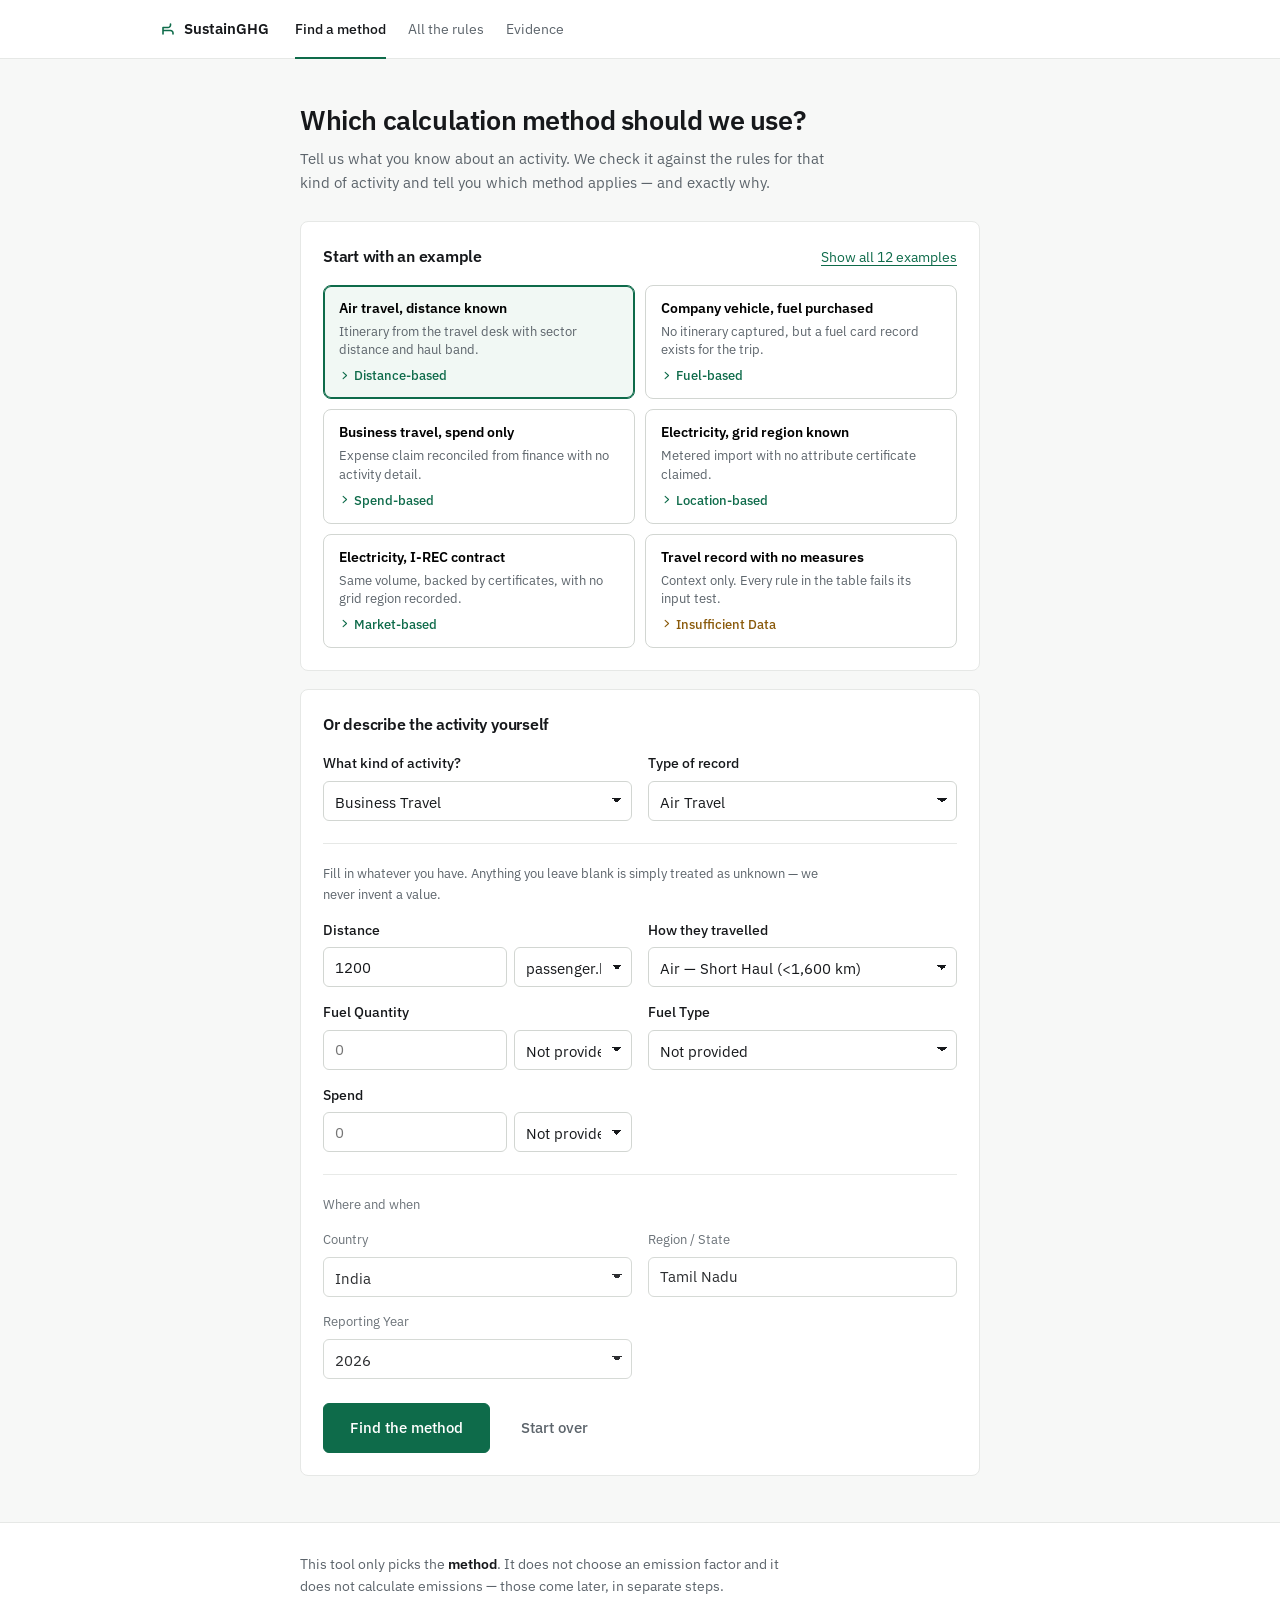
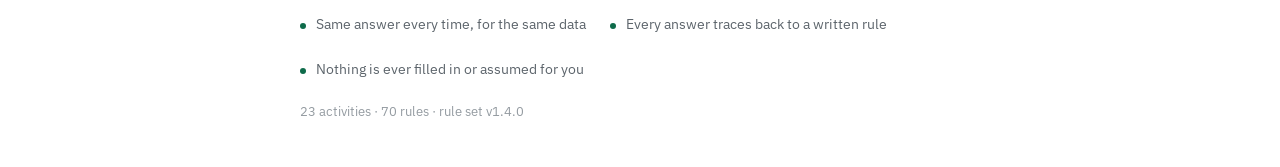
==== commit ade7beb3: "Put the methodology evidence live on the hosted page Adds an Evidence tab that searches the real cor" ====
--- a/methodology-prediction-engine.html
+++ b/methodology-prediction-engine.html
@@ -389,6 +389,54 @@
   }
 }
 
+/* ----------------------------------------------------- rule provenance --- */
+
+.c-src { width: 190px; }
+.src { font-size: 12px; cursor: help; border-bottom: 1px dotted var(--line-2); }
+.src.ok { color: var(--ink-2); }
+.src.todo { color: var(--amber); }
+.src-note { font-size: 12.5px; color: var(--ink-3); margin-top: 12px; max-width: 66ch; }
+.src-note code { font-size: 12px; color: var(--ink-2); }
+
+/* ------------------------------------------------------------- evidence --- */
+
+.ev-bar { display: flex; gap: 10px; align-items: center; flex-wrap: wrap; }
+.ev-bar input { flex: 1 1 320px; height: 44px; font-size: 15px; }
+.ev-examples { display: flex; gap: 8px; flex-wrap: wrap; align-items: center; margin-top: 14px; }
+.ev-examples > span { font-size: 13px; color: var(--ink-3); }
+.ev-eg {
+  appearance: none; font: inherit; font-size: 12.5px; cursor: pointer;
+  padding: 5px 11px; border-radius: 999px; border: 1px solid var(--line-2);
+  background: var(--paper); color: var(--ink-2);
+}
+.ev-eg:hover { border-color: var(--green); color: var(--green); background: var(--green-wash); }
+
+.ev-results { display: flex; flex-direction: column; gap: 12px; margin-bottom: 18px; }
+.ev-hit {
+  background: var(--paper); border: 1px solid var(--line);
+  border-left: 3px solid var(--green); border-radius: var(--r); padding: 16px 18px;
+}
+.ev-cite { display: flex; flex-direction: column; gap: 2px; }
+.ev-cite b { font-size: 14.5px; }
+.ev-cite span { font-size: 12.5px; color: var(--ink-3); }
+.ev-warn {
+  margin-top: 8px; font-size: 12.5px; font-weight: 500; color: var(--red);
+  background: var(--red-wash); border: 1px solid var(--red-line);
+  border-radius: 5px; padding: 5px 9px; display: inline-block;
+}
+.ev-warn.amber { color: var(--amber); background: var(--amber-wash); border-color: var(--amber-line); }
+.ev-sec { margin-top: 9px; font-size: 12.5px; color: var(--ink-2); }
+.ev-text { margin-top: 10px; font-size: 14px; line-height: 1.65; color: var(--ink-2); }
+.ev-text mark { background: var(--green-wash); color: var(--ink); padding: 0 2px; border-radius: 2px; }
+
+.ev-pub { margin-bottom: 18px; }
+.ev-pub:last-child { margin-bottom: 0; }
+.ev-pub h3 { font-size: 13px; color: var(--ink-3); font-weight: 500; margin-bottom: 8px; }
+.ev-pub ul { list-style: none; padding: 0; display: flex; flex-direction: column; gap: 6px; }
+.ev-pub li { font-size: 13.5px; display: flex; gap: 10px; flex-wrap: wrap; align-items: baseline; }
+.ev-pub li b { font-weight: 500; }
+.ev-pub li span { font-size: 12.5px; color: var(--ink-3); }
+
 </style>
 </head>
 <body>
@@ -402,6 +450,7 @@
     <nav class="tabs" role="tablist" aria-label="Views">
       <button class="tab" type="button" role="tab" data-tab="find" aria-selected="true">Find a method</button>
       <button class="tab" type="button" role="tab" data-tab="library" aria-selected="false">All the rules</button>
+      <button class="tab" type="button" role="tab" data-tab="evidence" aria-selected="false">Evidence</button>
     </nav>
   </div>
 </header>
@@ -446,6 +495,8 @@
 </div>
 
 <div id="libraryView" hidden></div>
+
+<div id="evidenceView" hidden></div>
 
 </main>
 
@@ -481,7 +532,9 @@
   version: 'v1.4.0',
   approved: '2026-04-18',
   owner: 'GHG Methodology Governance Board',
-  standard: 'GHG Protocol Corporate Standard + Scope 3 Standard (2011)'
+  /* Only the Corporate Standard has actually been read against these tables.
+     See docs/METHODOLOGY-RULES.md for what is and is not evidenced. */
+  standard: 'GHG Protocol Corporate Standard (2004), read. Scope 3 / Scope 2 guidance not yet verified.'
 };
 
 /* ------------------------------------------------------------- 1. FIELDS -- */
@@ -1359,7 +1412,73 @@
   'energyConsumption', 'gridRegion', 'spend', 'contractualInstrument'
 ];
 
+/* ------------------------------------------------------ 6. PROVENANCE --- */
+/* Where each rule family comes from. Added after the tables so the tables
+   above stay readable, and so provenance can be revised without touching
+   the rules themselves.
+
+   held: true  = the source document is on file and was read directly
+   held: false = the family follows this source by reputation; the document
+                 has NOT been read here, so treat the citation as unverified. */
+
+const SOURCES = {
+  CORP:  { short: 'Corporate Standard', held: true,
+           title: 'GHG Protocol Corporate Accounting and Reporting Standard, Revised Edition (WRI/WBCSD, 2004)' },
+  PAS:   { short: 'Policy and Action Standard', held: true,
+           title: 'GHG Protocol Policy and Action Standard (WRI, 2014)' },
+  S3:    { short: 'Scope 3 Standard', held: false,
+           title: 'GHG Protocol Corporate Value Chain (Scope 3) Accounting and Reporting Standard (2011)' },
+  S3TG:  { short: 'Scope 3 Technical Guidance', held: false,
+           title: 'Technical Guidance for Calculating Scope 3 Emissions (2013)' },
+  S2:    { short: 'Scope 2 Guidance', held: false,
+           title: 'GHG Protocol Scope 2 Guidance (2015)' },
+  TOOLS: { short: 'GHG Protocol calculation tools', held: false,
+           title: 'GHG Protocol cross-sector and sector-specific calculation tools' }
+};
+
+/* Page numbers are PDF page numbers in the files that were read.
+   Anything pointing at a not-held source is a claim this repo cannot
+   currently evidence, and is labelled as such in the interface. */
+const METHODOLOGY_SOURCES = {
+  FUEL_BASED:     { src: 'CORP', ref: 'p.44', note: 'Scope 1 "calculated based on the purchased quantities of commercial fuels ... using published emission factors".' },
+  ENERGY_CONTENT: { src: 'CORP', ref: 'p.44', note: 'Fuel use data with default carbon content coefficients or periodic fuel sampling.' },
+  DIST_BASED:     { src: 'CORP', ref: 'p.44', note: 'Scope 3 "calculated from activity data such as fuel use or passenger miles".' },
+  VEH_DIST:       { src: 'PAS',  ref: 'Table 8.6, p.87', note: 'Activity data "kilometers of distance traveled" against a per-km factor.' },
+  LOC_BASED:      { src: 'CORP', ref: 'p.44', note: 'Scope 2 from metered consumption and "local grid, or other published emission factors".' },
+  MKT_BASED:      { src: 'S2',   ref: 'Scope 2 Guidance', note: 'Corporate Standard p.44 admits "supplier-specific" factors, but the market-based method and dual reporting come from the 2015 Scope 2 Guidance, which is not held.' },
+  SUPPLIER_SPEC:  { src: 'CORP', ref: 'p.44', note: '"If source- or facility-specific emission factors are available, they are preferable to more generic or general emission factors."' },
+  MAT_BALANCE:    { src: 'CORP', ref: 'p.44', note: '"Emissions may be calculated based on a mass balance or stoichiometric basis specific to a facility or process."' },
+  PROC_MASS:      { src: 'CORP', ref: 'p.44', note: 'Mass-balance basis. Process emissions is a named Scope 1 source category (p.43).' },
+  PROC_STOICH:    { src: 'CORP', ref: 'p.44', note: 'Stoichiometric basis, same sentence.' },
+  SCREEN_LEAK:    { src: 'CORP', ref: 'p.43', note: 'Fugitive emissions is a named Scope 1 source category; HFC use in refrigeration is a listed cross-sector calculation tool (p.44).' },
+  SCREEN_SIMPLE:  { src: 'PAS',  ref: 'Table 8.5, p.85', note: 'Lowest accuracy level: international default values.' },
+  AVG_MASS:       { src: 'PAS',  ref: 'Table 8.6, p.87', note: 'Activity data "kilograms of material consumed".' },
+  AVG_DATA:       { src: 'PAS',  ref: 'Table 8.5, p.85', note: 'Intermediate accuracy level: national average values.' },
+  WASTE_TYPE:     { src: 'PAS',  ref: 'Table 8.6, p.87', note: 'Activity data "kilograms of waste generated".' },
+  WASTE_TREAT:    { src: 'PAS',  ref: 'Table 8.6, p.87', note: 'Same activity data with an average-composition factor.' },
+  FLOOR_AREA:     { src: 'PAS',  ref: 'Table 8.6, p.87', note: 'Activity data "square meters of area occupied".' },
+  VOL_WATER:      { src: 'CORP', ref: 'p.43', note: 'Fugitive emissions from wastewater treatment is a named source; water in the value chain follows the Scope 3 indicative list (p.31).' },
+  ASSET_SPEC:     { src: 'CORP', ref: 'p.31', note: 'Leased assets, franchises and outsourced activities are named Scope 3 activities.' },
+  WTT_FUEL:       { src: 'CORP', ref: 'p.31', note: '"Extraction, production, and transportation of fuels consumed in the generation of electricity."' },
+  TD_LOSS:        { src: 'CORP', ref: 'p.31', note: '"Generation of electricity that is consumed in a T&D system (reported by end-user)."' },
+  SPEND_BASED:    { src: 'S3TG', ref: 'not held', note: 'Neither document held supports a monetary proxy. Spend-based methods come from the Scope 3 Technical Guidance.' },
+  EEIO:           { src: 'S3TG', ref: 'not held', note: 'EEIO screening is a Scope 3 Technical Guidance method, absent from both documents held.' },
+  WT_DIST:        { src: 'S3TG', ref: 'not held', note: 'The Corporate Standard names transport of purchased goods (p.31) but gives no tonne-kilometre method.' },
+  NIGHT_BASED:    { src: 'S3TG', ref: 'not held', note: 'Accommodation averages are not in either document held.' },
+  USE_DIRECT:     { src: 'S3',   ref: 'Category 11', note: 'Corporate Standard names "use of sold products and services" (p.31) but prescribes no method.' },
+  USE_FUEL:       { src: 'S3',   ref: 'Category 11', note: 'As above.' },
+  SITE_PROC:      { src: 'S3',   ref: 'Category 10', note: 'Processing of sold products is not named in either document held.' },
+  INVEST_SPEC:    { src: 'S3',   ref: 'Category 15', note: 'Investments do not appear in the Corporate Standard Scope 3 list (p.31). PCAF is the working reference.' },
+  ECON_ALLOC:     { src: 'S3',   ref: 'Category 15', note: 'As above.' },
+  INSUFFICIENT:   { src: 'CORP', ref: 'p.44', note: 'The standard requires the most accurate approach available to the company. It nowhere authorises a default when no approach applies.' }
+};
+
+Object.keys(METHODOLOGY_SOURCES).forEach(function (k) {
+  if (METHODOLOGIES[k]) METHODOLOGIES[k].source = METHODOLOGY_SOURCES[k];
+});
+
 </script>
+
 <script>
 /* ==========================================================================
    SustainGHG - Methodology Prediction Engine :: THE ENGINE
@@ -1689,6 +1808,223 @@
 }
 
 </script>
+
+<script>
+/* ==========================================================================
+   SustainGHG — Evidence search (hosted)
+
+   Searches the real methodology corpus in the browser and returns passages
+   with their document, edition, section and page.
+
+   The hosted search is LEXICAL ONLY. Shipping 1,568 384-dimension vectors and
+   a transformer to every visitor is not a reasonable trade for a demo, so the
+   dense half of the hybrid retriever stays local. The page says so rather than
+   implying the full pipeline runs here.
+   ========================================================================== */
+
+var EV = {
+  status: 'idle',      // idle | loading | ready | error
+  data: null,
+  idx: null,
+  err: '',
+  q: '',
+  hits: []
+};
+
+var EV_TOKEN = /[a-z0-9]+(?:[-_][a-z0-9]+)*/g;
+
+function evTokens(t) {
+  return String(t).toLowerCase().match(EV_TOKEN) || [];
+}
+
+/* BM25 over the corpus. Same scoring as the Python retriever's lexical half,
+   so a query behaves the same here as it does locally. */
+function evBuildIndex(chunks) {
+  var df = Object.create(null), docs = [], lens = [], total = 0, i, j, k;
+  for (i = 0; i < chunks.length; i++) {
+    var toks = evTokens(chunks[i].w), tf = Object.create(null), n = 0;
+    for (j = 0; j < toks.length; j++) {
+      tf[toks[j]] = (tf[toks[j]] || 0) + 1;
+      n++;
+    }
+    for (k in tf) df[k] = (df[k] || 0) + 1;
+    docs.push(tf); lens.push(n); total += n;
+  }
+  var N = chunks.length, idf = Object.create(null), t;
+  for (t in df) idf[t] = Math.log(1 + (N - df[t] + 0.5) / (df[t] + 0.5));
+  return { docs: docs, lens: lens, idf: idf, avgdl: total / Math.max(N, 1), n: N };
+}
+
+function evSearch(idx, chunks, query, limit) {
+  var terms = evTokens(query);
+  if (!terms.length) return [];
+  var k1 = 1.5, b = 0.75, scored = [], i, j;
+  for (i = 0; i < idx.n; i++) {
+    var s = 0, tf = idx.docs[i], len = idx.lens[i];
+    for (j = 0; j < terms.length; j++) {
+      var f = tf[terms[j]];
+      if (!f) continue;
+      s += idx.idf[terms[j]] * (f * (k1 + 1)) /
+           (f + k1 * (1 - b + b * len / idx.avgdl));
+    }
+    if (s > 0) scored.push([i, s]);
+  }
+  scored.sort(function (x, y) { return y[1] - x[1]; });
+  return scored.slice(0, limit || 12).map(function (p) {
+    return { c: chunks[p[0]], score: p[1] };
+  });
+}
+
+function evLoad() {
+  if (EV.status === 'loading' || EV.status === 'ready') return;
+  EV.status = 'loading';
+  renderEvidence();
+  fetch('data/corpus.json')
+    .then(function (r) {
+      if (!r.ok) throw new Error('HTTP ' + r.status);
+      return r.json();
+    })
+    .then(function (d) {
+      EV.data = d;
+      EV.idx = evBuildIndex(d.chunks);
+      EV.status = 'ready';
+      renderEvidence();
+    })
+    .catch(function (e) {
+      EV.status = 'error';
+      EV.err = String((e && e.message) || e);
+      renderEvidence();
+    });
+}
+
+function evMark(text, query) {
+  var out = esc(text);
+  evTokens(query).forEach(function (t) {
+    if (t.length < 3) return;
+    out = out.replace(new RegExp('(' + t.replace(/[.*+?^${}()|[\]\\]/g, '\\$&') + ')', 'gi'),
+                      '<mark>$1</mark>');
+  });
+  return out;
+}
+
+function evIntro() {
+  return '<section class="intro">' +
+    '<h1>The evidence behind the rules</h1>' +
+    '<p>Every rule this tool applies should trace back to a published standard. ' +
+    'Search the actual methodology documents — GHG Protocol standards, IPCC ' +
+    'guidelines and the DEFRA methodology — and get the passage with its ' +
+    'document, edition, section and page.</p></section>';
+}
+
+function renderEvidence() {
+  var host = $('#evidenceView');
+  if (!host) return;
+
+  if (EV.status === 'idle' || EV.status === 'loading') {
+    host.innerHTML = '<div class="page wide">' + evIntro() +
+      '<div class="card"><div class="prog-row"><span class="prog-ico">' +
+      '<span class="spinner"></span></span><span>Loading the document index…' +
+      '</span></div></div></div>';
+    if (EV.status === 'idle') evLoad();
+    return;
+  }
+
+  if (EV.status === 'error') {
+    host.innerHTML = '<div class="page wide">' + evIntro() +
+      '<div class="card"><h2 class="answer-name small">This view needs the hosted page</h2>' +
+      '<p class="block-hint" style="margin-top:10px">Evidence search loads the ' +
+      'document index over the network, which browsers block when a page is ' +
+      'opened directly from a file. Open the published link, or run a local ' +
+      'server from the project folder.</p>' +
+      '<p class="det-meta">' + esc(EV.err) + '</p></div></div>';
+    return;
+  }
+
+  var d = EV.data;
+  var docIds = Object.keys(d.documents);
+  var byPub = {};
+  docIds.forEach(function (id) {
+    var m = d.documents[id];
+    (byPub[m.p] = byPub[m.p] || []).push({ id: id, m: m });
+  });
+
+  var results = '';
+  if (EV.q.trim()) {
+    if (!EV.hits.length) {
+      results = '<p class="empty">Nothing in the corpus matches that.</p>';
+    } else {
+      results = EV.hits.map(function (h) {
+        var m = d.documents[h.c.d];
+        var newer = (d.multi_edition[m.f] || []).filter(function (e) {
+          return e.y > m.y;
+        });
+        var pages = h.c.a === h.c.b ? 'p' + h.c.a : 'pp' + h.c.a + '–' + h.c.b;
+        return '<article class="ev-hit">' +
+          '<div class="ev-cite"><b>' + esc(m.t) + '</b>' +
+          '<span>' + esc(m.p) + ' · ' + esc(m.e) + ' (' + m.y + ') · ' +
+          pages + '</span></div>' +
+          (m.prov ? '<div class="ev-warn">Draft — not the published standard</div>' : '') +
+          (newer.length ? '<div class="ev-warn amber">A newer edition exists: ' +
+            esc(newer[0].e) + ' (' + newer[0].y + ')</div>' : '') +
+          (h.c.x ? '<div class="ev-sec">§ ' + esc(h.c.x) + '</div>' : '') +
+          '<p class="ev-text">' + evMark(h.c.w.slice(0, 520), EV.q) + '…</p>' +
+          '</article>';
+      }).join('');
+    }
+  }
+
+  var egs = ['market-based method contractual instruments',
+             'tonne-kilometre freight transport',
+             'tier 1 tier 2 decision tree',
+             'hotel nights accommodation'];
+
+  host.innerHTML = '<div class="page wide">' + evIntro() +
+    '<div class="card">' +
+      '<div class="ev-bar">' +
+        '<input type="search" id="evQ" value="' + esc(EV.q) + '" ' +
+        'placeholder="Ask about a calculation method…" ' +
+        'aria-label="Search the methodology documents">' +
+        '<button class="btn btn-primary" type="button" id="evGo">Search</button>' +
+      '</div>' +
+      '<div class="ev-examples"><span>Try:</span>' +
+        egs.map(function (q) {
+          return '<button type="button" class="ev-eg" data-q="' + esc(q) + '">' +
+                 esc(q) + '</button>';
+        }).join('') +
+      '</div>' +
+      '<p class="det-meta" style="margin-top:14px">' + d.chunks.length +
+      ' passages from ' + docIds.length + ' documents · ' +
+      esc(d.retrieval) + '</p>' +
+    '</div>' +
+    (results ? '<div class="ev-results">' + results + '</div>' : '') +
+    '<section class="cat"><div class="cat-head"><h2>Documents indexed</h2>' +
+    '<span class="cat-meta">' + docIds.length + ' documents</span></div>' +
+    Object.keys(byPub).sort().map(function (pub) {
+      return '<div class="ev-pub"><h3>' + esc(pub) + '</h3><ul>' +
+        byPub[pub].map(function (x) {
+          return '<li><b>' + esc(x.m.t) + '</b> <span>' + esc(x.m.e) +
+                 ' (' + x.m.y + ') · ' + x.m.pp + 'pp</span></li>';
+        }).join('') + '</ul></div>';
+    }).join('') + '</section></div>';
+
+  var run = function () {
+    EV.q = $('#evQ').value;
+    EV.hits = evSearch(EV.idx, d.chunks, EV.q, 12);
+    renderEvidence();
+    var f = $('#evQ');
+    if (f) { f.focus(); f.setSelectionRange(f.value.length, f.value.length); }
+  };
+  $('#evGo').addEventListener('click', run);
+  $('#evQ').addEventListener('keydown', function (e) {
+    if (e.key === 'Enter') run();
+  });
+  host.querySelectorAll('.ev-eg').forEach(function (b) {
+    b.addEventListener('click', function () { $('#evQ').value = b.dataset.q; run(); });
+  });
+}
+
+</script>
+
 <script>
 /* ==========================================================================
    SustainGHG - Methodology Prediction Engine :: THE INTERFACE
@@ -2253,16 +2589,27 @@
           '<div class="table-wrap">' + tableHTML(c, null, true) + '</div></section>';
       }).join('') : '<p class="empty">Nothing matches “' + esc(state.libSearch) + '”.</p>') +
 
-      '<section class="cat"><div class="cat-head"><h2>What each method means</h2></div>' +
+      '<section class="cat"><div class="cat-head"><h2>What each method means</h2>' +
+      '<span class="cat-meta">' + Object.keys(METHODOLOGIES).filter(function (k) {
+        return SOURCES[METHODOLOGIES[k].source.src].held;
+      }).length + ' of ' + Object.keys(METHODOLOGIES).length +
+      ' checked against a standard we hold</span></div>' +
       '<div class="table-wrap"><table class="dt"><thead><tr><th>Method</th><th>What it does</th>' +
-      '<th>Data quality</th></tr></thead><tbody>' +
+      '<th>Data quality</th><th>Comes from</th></tr></thead><tbody>' +
       Object.keys(METHODOLOGIES).map(function (k) {
-        var m = METHODOLOGIES[k];
+        var m = METHODOLOGIES[k], s = m.source, src = SOURCES[s.src];
+        var prov = src.held
+          ? '<span class="src ok" title="' + esc(s.note) + '">' + esc(src.short) + ' ' + esc(s.ref) + '</span>'
+          : '<span class="src todo" title="' + esc(s.note) + '">' + esc(src.short) + ' — not verified</span>';
         return '<tr><td class="c-meth"><b>' + esc(m.name) + '</b></td>' +
           '<td>' + esc(m.blurb) + '</td>' +
           '<td class="c-res"><span class="res">' + esc(m.tier === '—' ? '—' :
-            m.tier + ' · ' + m.confidence + ' confidence') + '</span></td></tr>';
-      }).join('') + '</tbody></table></div></section>' +
+            m.tier + ' · ' + m.confidence + ' confidence') + '</span></td>' +
+          '<td class="c-src">' + prov + '</td></tr>';
+      }).join('') + '</tbody></table></div>' +
+      '<p class="src-note">Hover a source to see the wording it rests on. ' +
+      '“Not verified” means the rule is defensible but the governing document has not been ' +
+      'read against these tables — see <code>docs/METHODOLOGY-RULES.md</code>.</p></section>' +
     '</div>';
 
   host.querySelectorAll('.filter').forEach(function (b) {
@@ -2284,10 +2631,12 @@
   state.tab = tab;
   $('#findView').hidden = tab !== 'find';
   $('#libraryView').hidden = tab !== 'library';
+  $('#evidenceView').hidden = tab !== 'evidence';
   document.querySelectorAll('.tab').forEach(function (t) {
     t.setAttribute('aria-selected', t.dataset.tab === tab ? 'true' : 'false');
   });
   if (tab === 'library') renderLibrary();
+  if (tab === 'evidence') renderEvidence();
   window.scrollTo({ top: 0, behavior: 'auto' });
 }
 
@@ -2324,5 +2673,6 @@
 else init();
 
 </script>
+
 </body>
 </html>
